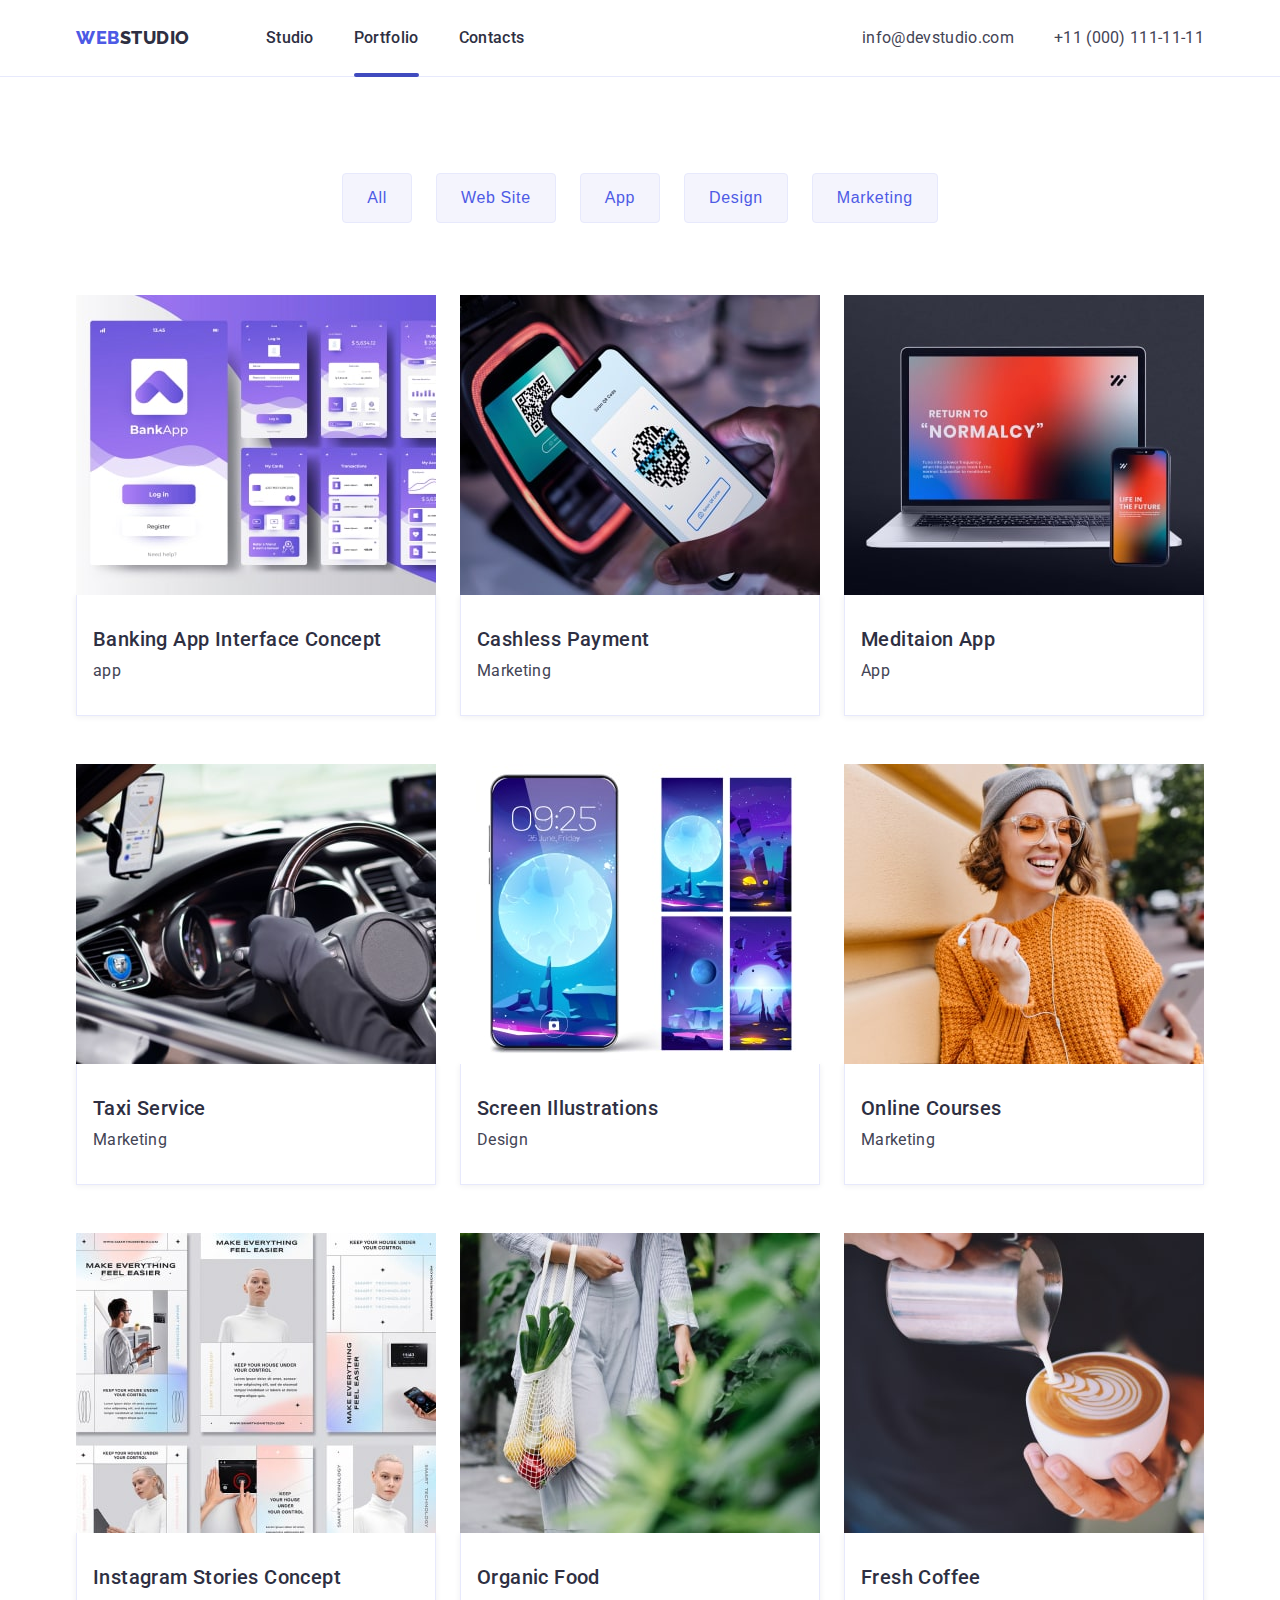
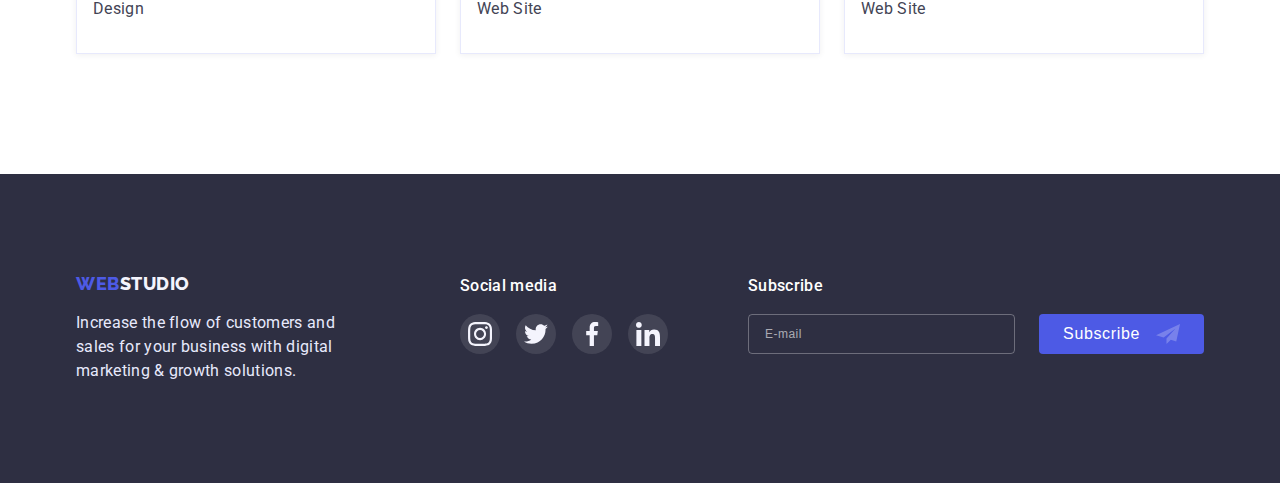
==== portfolio.html @ 00e94fd8 "Initial commit" ====
<!DOCTYPE html>
<html lang="en">

<head>
    <meta charset="UTF-8">
    <meta http-equiv="X-UA-Compatible" content="IE=edge">
    <meta name="viewport" content="width=device-width, initial-scale=1.0">
    <title>Studio</title>
    <link rel="preconnect" href="https://fonts.googleapis.com">
    <link rel="preconnect" href="https://fonts.gstatic.com" crossorigin>
    <link
        href="https://fonts.googleapis.com/css2?family=Raleway:wght@800&family=Roboto:wght@400;500;700;900&display=swap"
        rel="stylesheet">
    <link rel="stylesheet" href="./css/styles.css">
</head>

<body>
    <header class="header">
        <div class="container">
            <nav class="header-navigation">
                <a href="./index.html" class="logo link"><span class="first-logo link">Web</span>Studio</a>
                <ul class="header-list list">
                    <li class="header-item">
                        <a class="header-link link" href="./index.html">Studio</a>
                    </li>
                    <li class=" header-item">
                        <a class="header-link link current" href="./portfolio.html">Portfolio</a>
                    </li>
                    <li class=" header-item">
                        <a class="header-link link" href="#">Contacts</a>
                    </li>
                </ul>
            </nav>
            <address class="contacts">
                <ul class="contacts-list list">
                    <li class="header-mail-item"><a href="mailto:info@devstudio.com"
                            class="header-mail link">info@devstudio.com</a>
                    </li>
                    <li class="header-tel-item"><a href="tel:+110001111111" class="header-mail link">+11 (000)
                            111-11-11</a>
                    </li>
                </ul>
            </address>
        </div>
    </header>

    <main>
        <section class="portfolio-examples">
            <div class="container">
                <ul class="filters-list list">
                    <li class="filters-item">
                        <button class="filters-btn" type="button">All
                        </button>
                    </li>
                    <li class="filters-item">
                        <button class="filters-btn" type="button">Web Site
                        </button>
                    </li>
                    <li class="filters-item">
                        <button class="filters-btn" type="button">App
                        </button>
                    </li>
                    <li class="filters-item">
                        <button class="filters-btn" type="button">Design
                        </button>
                    </li>
                    <li class="filters-item">
                        <button class="filters-btn" type="button">Marketing
                        </button>
                    </li>
                </ul>
                <ul class="projects-list list">
                    <li class="project-card">
                        <a class="project-card-link link" href="" target="_blank" rel="noreferrer noopener">
                            <div class="project-cover-wrap">
                                <img src="./images/imgcard1.jpg" alt="Banking App Interface Concept" width="360"
                                    height="300">
                                <p class="project-cover-text">14 Stylish and User-Friendly App Design Concepts · Task
                                    Manager App · Calorie Tracker App · Exotic Fruit Ecommerce App ·
                                    Cloud Storage App
                                </p>
                            </div>
                            <div class="project-content">
                                <h3 class="project-title">Banking App Interface Concept</h3>
                                <p class="project-text">app</p>
                            </div>
                        </a>
                    </li>
                    <li class="project-card">
                        <a class="project-card-link link" href="" target="_blank" rel="noreferrer noopener">
                            <div class="project-cover-wrap">
                                <img src="./images/imgcard2.jpg" alt="Cashless Payment" width="360" height="300">
                                <p class="project-cover-text">14 Stylish and User-Friendly App Design Concepts · Task
                                    Manager App · Calorie Tracker App · Exotic Fruit Ecommerce App ·
                                    Cloud Storage App
                                </p>
                            </div>
                            <div class="project-content">
                                <h3 class="project-title">Cashless Payment</h3>
                                <p class="project-text">Marketing</p>
                            </div>
                        </a>
                    </li>
                    <li class="project-card">
                        <a class="project-card-link link" href="" target="_blank" rel="noreferrer noopener">
                            <div class="project-cover-wrap">
                                <img src="./images/imgcard3.jpg" alt="App" width="360" height="300">
                                <p class="project-cover-text">14 Stylish and User-Friendly App Design Concepts · Task
                                    Manager App · Calorie Tracker App · Exotic Fruit Ecommerce App ·
                                    Cloud Storage App
                                </p>
                            </div>
                            <div class="project-content">
                                <h3 class="project-title">Meditaion App</h3>
                                <p class="project-text">App</p>
                            </div>
                        </a>
                    </li>
                    <li class="project-card">
                        <a class="project-card-link link" href="" target="_blank" rel="noreferrer noopener">
                            <div class="project-cover-wrap">
                                <img src="./images/imgcard4.jpg" alt="Taxi Service" width="360" height="300">
                                <p class="project-cover-text">14 Stylish and User-Friendly App Design Concepts · Task
                                    Manager App · Calorie Tracker App · Exotic Fruit Ecommerce App ·
                                    Cloud Storage App
                                </p>
                            </div>
                            <div class="project-content">
                                <h3 class="project-title">Taxi Service</h3>
                                <p class="project-text">Marketing</p>
                            </div>
                        </a>
                    </li>
                    <li class="project-card">
                        <a class="project-card-link link" href="" target="_blank" rel="noreferrer noopener">
                            <div class="project-cover-wrap">
                                <img src="./images/imgcard5.jpg" alt="Screen Illustrations" width="360" height="300">
                                <p class="project-cover-text">14 Stylish and User-Friendly App Design Concepts · Task
                                    Manager App · Calorie Tracker App · Exotic Fruit Ecommerce App ·
                                    Cloud Storage App
                                </p>
                            </div>
                            <div class="project-content">
                                <h3 class="project-title">Screen Illustrations</h3>
                                <p class="project-text">Design</p>
                            </div>
                        </a>
                    </li>
                    <li class="project-card">
                        <a class="project-card-link link" href="" target="_blank" rel="noreferrer noopener">
                            <div class="project-cover-wrap">
                                <img src="./images/imgcard6.jpg" alt="Online Courses" width="360" height="300">
                                <p class="project-cover-text">14 Stylish and User-Friendly App Design Concepts · Task
                                    Manager App · Calorie Tracker App · Exotic Fruit Ecommerce App ·
                                    Cloud Storage App
                                </p>
                            </div>
                            <div class="project-content">
                                <h3 class="project-title">Online Courses</h3>
                                <p class="project-text">Marketing</p>
                            </div>
                        </a>
                    </li>
                    <li class="project-card">
                        <a class="project-card-link link" href="" target="_blank" rel="noreferrer noopener">
                            <div class="project-cover-wrap">
                                <img src="./images/imgcard7.jpg" alt="Instagram Stories Concept" width="360"
                                    height="300">
                                <p class="project-cover-text">14 Stylish and User-Friendly App Design Concepts · Task
                                    Manager App · Calorie Tracker App · Exotic Fruit Ecommerce App ·
                                    Cloud Storage App
                                </p>
                            </div>
                            <div class="project-content">
                                <h3 class="project-title">Instagram Stories Concept</h3>
                                <p class="project-text">Design</p>
                            </div>
                        </a>
                    </li>
                    <li class="project-card">
                        <a class="project-card-link link" href="" target="_blank" rel="noreferrer noopener">
                            <div class="project-cover-wrap">
                                <img src="./images/imgcard8.jpg" alt="Organic Food" width="360" height="300">
                                <p class="project-cover-text">14 Stylish and User-Friendly App Design Concepts · Task
                                    Manager App · Calorie Tracker App · Exotic Fruit Ecommerce App ·
                                    Cloud Storage App
                                </p>
                            </div>
                            <div class="project-content">
                                <h3 class="project-title">Organic Food</h3>
                                <p class="project-text">Web Site</p>
                            </div>
                        </a>
                    </li>
                    <li class="project-card">
                        <a class="project-card-link link" href="" target="_blank" rel="noreferrer noopener">
                            <div class="project-cover-wrap">
                                <img src="./images/imgcard9.jpg" alt="Fresh Coffee" width="360" height="300">
                                <p class="project-cover-text">14 Stylish and User-Friendly App Design Concepts · Task
                                    Manager App · Calorie Tracker App · Exotic Fruit Ecommerce App ·
                                    Cloud Storage App
                                </p>
                            </div>
                            <div class="project-content">
                                <h3 class="project-title">Fresh Coffee</h3>
                                <p class="project-text">Web Site</p>
                            </div>
                        </a>
                    </li>
                </ul>
            </div>
        </section>

    </main>
    <!-- Footer -->
    <footer class="footer">
        <div class="container">
            <div class="footer-text-wrap">
                <a class="logo link" href="./index.html"><span class="first-logo link">Web</span>Studio</a>
                <p class="footer-text">Increase the flow of customers and sales for your business with digital marketing
                    &
                    growth
                    solutions.</p>
            </div>
            <div class="footer-social-wrap">
                <h4 class="footer-social-title title">Social media</h4>
                <ul class="footer-social-list list">
                    <li class="footer-social-item">
                        <a href="" class="footer-social-link link" target="_blank" rel="noreferrer noopener">
                            <svg class="footer-social-icon" width="24" height="24">
                                <use href="./images/icons.svg#icon-instagram"></use>
                            </svg>
                        </a>
                    </li>
                    <li class="footer-social-item">
                        <a href="" class="footer-social-link link" target="_blank" rel="noreferrer noopener">
                            <svg class="footer-social-icon" width="24" height="24">
                                <use href="./images/icons.svg#icon-twitter"></use>
                            </svg>
                        </a>
                    </li>
                    <li class="footer-social-item">
                        <a href="" class="footer-social-link link" target="_blank" rel="noreferrer noopener">
                            <svg class="footer-social-icon" width="24" height="24">
                                <use href="./images/icons.svg#icon-facebook"></use>
                            </svg>
                        </a>
                    </li>
                    <li class="footer-social-item">
                        <a href="" class="footer-social-link link" target="_blank" rel="noreferrer noopener">
                            <svg class="footer-social-icon" width="24" height="24">
                                <use href="./images/icons.svg#icon-linkedin"></use>
                            </svg>
                        </a>
                    </li>
                </ul>
            </div>
            <div class="subscribe-wrap">
                <h4 class="subscribe-title title">Subscribe</h4>
                <form class="subscribe-form">
                    <label for="user-email"></label>
                    <input class="user-email-input" type="email" name="user-email" id="user-email" placeholder="E-mail">
                    <button type="submit" class="subscribe-btn">Subscribe
                        <svg class="send-icon" width="24" height="24">
                            <use href="/images/icons.svg#icon-send-icon"></use>
                        </svg>
                    </button>
                </form>
            </div>
        </div>
    </footer>
</body>

</html>
---- css/styles.css ----
:root {
    --main-brand-color: #2E2F42;
    --main-brand-text-color: #2E2F42;
    --primary-text-color: #434455;
    --primary-action-color: #4D5AE5;
    --hover-action-color: #404BBF;
}

p,
h1,
h2,
h3,
h4,
h5,
h6 {
    margin: 0;
}

ul {
    margin: 0;
    padding-left: 0;
}

img {
    display: block;
    max-width: 100%;
    height: auto;
}

body {
    font-family: 'Roboto', 'Raleway', sans-serif;
    color: var(--main-brand-color);
    margin: 0;
}

.container {
    max-width: 1128px;
    padding: 0 15px;
    margin: 0 auto;
    /* outline: 2px solid red; */
}

.link {
    text-decoration: none;
    font-style: normal;
}

.list {
    list-style: none;
}

.hidden {
    position: absolute;
    width: 1px;
    height: 1px;
    margin: -1px;
    border: 0;
    padding: 0;
    white-space: nowrap;
    clip-path: inset(100%);
    clip: rect(0 0 0 0);
    overflow: hidden;
}

/*-----------------Header----------------*/

.header {
    border-bottom: 1px solid #E7E9FC;
    padding-top: 24px;
    padding-bottom: 24px;
    background-color: #FFFFFF;
}

.header>.container {
    display: flex;
    align-items: center;
}

.header-navigation {
    display: flex;
    align-items: center;
    margin-right: auto;
}

.logo {
    margin-right: 76px;
    display: flex;
    font-family: 'Raleway', sans-serif;
    font-weight: 800;
    font-size: 18px;
    line-height: 1.55;
    letter-spacing: 0.03em;
    text-transform: uppercase;
    text-decoration: none;
    color: var(--main-brand-text-color);
}

.first-logo {
    font-family: 'Raleway', sans-serif;
    font-weight: 800;
    font-size: 18px;
    line-height: 1.55;
    letter-spacing: 0.03em;
    text-transform: uppercase;
    text-decoration: none;
    color: var(--primary-action-color);
}

.header-list {
    display: flex;
    align-items: center;
    gap: 40px;
}

.header-item {}

.header-link {
    position: relative;
    transition-property: color;
    transition-duration: 250ms;
    transition-timing-function: cubic-bezier(0.4, 0, 0.2, 1);
    font-weight: 500;
    font-size: 16px;
    line-height: 1.5;
    letter-spacing: 0.02em;
    color: var(--main-brand-text-color);
}

.header-link:hover,
.header-link:focus {
    color: var(--hover-action-color);
}

.current::after {
    content: '';
    display: block;
    width: 100%;
    height: 4px;
    position: absolute;
    top: 45px;
    pointer-events: none;
    background: #404BBF;
    border-radius: 2px;
}

.contacts {}

.contacts-list {
    display: flex;
    align-items: center;
    gap: 40px;
}

.header-mail-item {}

.header-mail {
    transition-property: color;
    transition-duration: 250ms;
    transition-timing-function: cubic-bezier(0.4, 0, 0.2, 1);
    font-size: 16px;
    line-height: 1.5;
    letter-spacing: 0.02em;
    color: var(--primary-text-color);
}

.header-mail:hover,
.header-mail:focus {
    color: var(--hover-action-color);
}

.header-tel-item {}

.header-tel {
    transition-property: color;
    transition-duration: 250ms;
    transition-timing-function: cubic-bezier(0.4, 0, 0.2, 1);
    font-size: 16px;
    line-height: 1.5;
    letter-spacing: 0.02em;
    color: var(--primary-text-color);
}

.header-tel:hover,
.header-tel:focus {
    color: var(--hover-action-color);
}

/*--------------Hero-----------------*/

.hero {

    background-color: var(--main-brand-color);
    padding-top: 188px;
    padding-bottom: 188px;
    margin: 0 auto;
    max-width: 1440px;
    background-image: linear-gradient(rgba(46, 47, 66, 0.7), rgba(46, 47, 66, 0.7)), url(../images/peopleoffice1.jpg);
    background-size: cover;
    background-repeat: no-repeat;
    background-position: center;
}

.hero-title {
    width: 500px;
    margin: 0 auto;
    margin-bottom: 48px;
    font-size: 56px;
    line-height: 1.07;
    letter-spacing: 0.02em;
    text-align: center;
    color: #FFFFFF;
}

.hero-btn {
    transition-property: background-color;
    transition-duration: 250ms;
    transition-timing-function: cubic-bezier(0.4, 0, 0.2, 1);
    display: flex;
    align-items: center;
    margin: 0 auto;
    padding: 16px 32px;
    gap: 10px;
    font-family: inherit;
    font-weight: 500;
    font-size: 16px;
    line-height: 1.5;
    letter-spacing: 0.04em;
    border: none;
    border-radius: 4px;
    box-shadow: 0px 4px 4px rgba(0, 0, 0, 0.15);
    color: #FFFFFF;
    background-color: var(--primary-action-color);
    cursor: pointer;
}

.hero-btn:hover,
.hero-btn:focus {
    background-color: var(--hover-action-color);
}

/*------------------features---------------*/

.features {
    padding-top: 120px;
    padding-bottom: 120px;
}

.features-title {}

.features-list {
    display: flex;
    gap: 24px;
}

.features-item {
    display: flex;
    flex-direction: column;
    gap: 8px;
    max-width: 264px;
}

.features-wrap {
    display: flex;
    justify-content: center;
    align-items: center;
    width: 264px;
    height: 112px;
    background: #F4F4FD;
    border-radius: 4px;
}

.features-icon {}

.benefits-title {
    font-weight: 500;
    font-size: 20px;
    line-height: 1.2;
    letter-spacing: 0.02em;
    color: var(--main-brand-text-color)
}

.benefits-desc {
    font-size: 16px;
    line-height: 1.5;
    letter-spacing: 0.02em;
    color: var(--primary-text-color);
}

/*Doing*/

.doing {
    padding-bottom: 120px;
}

.doing-title {
    margin-bottom: 72px;
    font-size: 36px;
    line-height: 1.11;
    text-align: center;
    letter-spacing: 0.02em;
    text-transform: capitalize;
    color: var(--main-brand-text-color);
}

.doing-list {
    display: flex;
    gap: 24px;
}

.doing-item {}

/*--------------------Our Team---------------*/

.team {
    background-color: #F4F4FD;
    padding-top: 120px;
    padding-bottom: 120px;
}

.team-title {
    margin-bottom: 72px;
    font-size: 36px;
    line-height: 1.11;
    text-align: center;
    letter-spacing: 0.02em;
    text-transform: capitalize;
    color: var(--main-brand-text-color);
}

.team-cards {
    display: flex;
    gap: 24px;
}

.team-card {
    max-width: 264px;
    background-color: #FFFFFF;
    box-shadow: 0px 1px 6px rgba(46, 47, 66, 0.08), 0px 1px 1px rgba(46, 47, 66, 0.16), 0px 2px 1px rgba(46, 47, 66, 0.08);
    border-radius: 0px 0px 4px 4px;
}

.team-img {}

.team-info {
    padding: 32px 16px;
}

.team-fullname {
    margin-bottom: 8px;
    font-weight: 500;
    font-size: 20px;
    line-height: 1.2;
    text-align: center;
    letter-spacing: 0.02em;
    color: var(--main-brand-text-color);
}

.team-position {
    margin-bottom: 8px;
    font-size: 16px;
    line-height: 1.5;
    text-align: center;
    letter-spacing: 0.02em;
    color: var(--primary-text-color);
}

.team-social-list {
    display: flex;
    justify-content: space-between;
    gap: 24px;
}

.team-social-item {
    width: 40px;
    height: 40px;
}

.team-social-link {
    transition-property: background-color;
    transition-duration: 250ms;
    transition-timing-function: cubic-bezier(0.4, 0, 0.2, 1);
    width: 100%;
    height: 100%;
    border-radius: 50%;
    display: flex;
    justify-content: center;
    align-items: center;
    background-color: var(--primary-action-color);
}

.team-social-link:is(:hover, :focus) {
    background-color: var(--hover-action-color);
}

.team-social-icon {
    fill: #F4F4FD;
}

/* ---------------------Customers---------------------- */

.customers {
    padding-top: 130px;
    padding-bottom: 120px;
}

.customers-title {
    margin-bottom: 72px;
    font-weight: 700;
    font-size: 36px;
    line-height: 40px;
    text-align: center;
    letter-spacing: 0.02em;
    text-transform: capitalize;
    color: var(--main-brand-color);
}

.client-list {
    display: flex;
    justify-content: space-between;
    gap: 24px;
}

.client-item {
    width: 168px;
    height: 88px;
}

.client-link {
    transition-property: border-color, color;
    transition-duration: 250ms;
    transition-timing-function: cubic-bezier(0.4, 0, 0.2, 1);
    display: flex;
    justify-content: center;
    align-items: center;
    width: 100%;
    height: 100%;
    border: 1px solid #8E8F99;
    border-radius: 4px;
    color: #8E8F99;
}

.client-link:is(:hover, :focus) {
    border-color: var(--hover-action-color);
    color: var(--hover-action-color);
}

.client-logo {
    fill: currentcolor;
}

/*------------------------Footer------------------------*/

.footer {
    background-color: var(--main-brand-color);
    padding-top: 100px;
    padding-bottom: 100px;
}

footer .container {
    display: flex;
}

.footer-text-wrap {
    max-width: 264px;
    margin-right: 120px;
}

.footer .logo {
    line-height: 1.16;
    color: #F4F4FD;
}

.footer .first-logo {
    line-height: 1.16;
}

.footer-text {
    width: 264px;
    margin-top: 16px;
    font-size: 16px;
    line-height: 1.5;
    letter-spacing: 0.02em;
    color: #E7E9FC;
}

.footer-social-wrap {
    margin-right: 80px;
}

.footer-social-title {
    margin-bottom: 16px;
    font-weight: 500;
    font-size: 16px;
    line-height: 1.5;
    letter-spacing: 0.02em;
    color: #FFFFFF;
}

.footer-social-list {
    display: flex;
    justify-content: space-between;
    gap: 16px;
}

.footer-social-item {
    width: 40px;
    height: 40px;
}

.footer-social-link {
    transition-property: background-color;
    transition-duration: 250ms;
    transition-timing-function: cubic-bezier(0.4, 0, 0.2, 1);
    width: 100%;
    height: 100%;
    border-radius: 50%;
    display: flex;
    justify-content: center;
    align-items: center;
    background-color: rgba(255, 255, 255, 0.1);
    ;
}

.footer-social-link:is(:hover, :focus) {
    background-color: #31D0AA;
}

.footer-social-icon {
    fill: #F4F4FD;
}

.subscribe-wrap {
    width: 100%;
}

.subscribe-title {
    margin-bottom: 16px;
    font-weight: 500;
    font-size: 16px;
    line-height: 1.5;
    letter-spacing: 0.02em;
    color: #FFFFFF;
}

.subscribe-form {
    display: flex;
    /* justify-content: space-between; */
    /* gap: 24px; */
}

.user-email-input {
    box-sizing: border-box;
    width: 100%;
    margin-right: 24px;
    padding-left: 16px;
    border: 1px solid rgba(255, 255, 255, 0.3);
    box-shadow: (0px 4px 4px rgba(0, 0, 0, 0.15));
    border-radius: 4px;
    background-color: transparent;
    outline: transparent;
    transition-property: color;
    transition-duration: 250ms;
    transition-timing-function: cubic-bezier(0.4, 0, 0.2, 1);
}

.user-email-input:focus {
    border: 1px solid #4D5AE5;
}

.user-email-input::placeholder {
    font-size: 12px;
    line-height: 2;
    display: flex;
    align-items: center;
    letter-spacing: 0.04em;
    color: rgba(255, 255, 255, 0.6);
}

.subscribe-btn {
    display: flex;
    justify-content: center;
    align-items: center;
    padding: 8px 24px;
    gap: 16px;
    font-weight: 500;
    font-size: 16px;
    line-height: 1.5;
    display: flex;
    align-items: center;
    text-align: center;
    letter-spacing: 0.04em;
    color: #FFFFFF;
    background: var(--primary-action-color);
    border: none;
    border-radius: 4px;
    cursor: pointer;
    transition-property: background-color;
    transition-duration: 250ms;
    transition-timing-function: cubic-bezier(0.4, 0, 0.2, 1);
}

.subscribe-btn:is(:hover, :focus) {
    background-color: var(--hover-action-color);
}

.send-icon {
    fill: #FFFFFF;
    opacity: 0.24;
}


/*Portfolio*/

.portfolio-examples {
    padding-top: 96px;
    padding-bottom: 120px;
}

.filters-list {
    display: flex;
    justify-content: center;
    gap: 24px;
    margin-bottom: 72px;
}

.filters-item {}

.filters-btn {
    border: 1px solid #E7E9FC;
    border-radius: 4px;
    padding: 12px 24px;
    font-weight: 500;
    font-size: 16px;
    line-height: 1.5;
    align-items: center;
    text-align: center;
    letter-spacing: 0.04em;
    color: var(--primary-action-color);
    background: #F4F4FD;
    cursor: pointer;
    transition-property: color, background-color, box-shadow;
    transition-duration: 250ms;
    transition-timing-function: cubic-bezier(0.4, 0, 0.2, 1);
}

.filters-btn:hover,
.filters-btn:focus {
    color: #FFFFFF;
    background-color: var(--hover-action-color);
    box-shadow: 0px 3px 1px rgba(0, 0, 0, 0.1), 0px 2px 1px rgba(0, 0, 0, 0.08), 0px 2px 2px rgba(0, 0, 0, 0.12);
}

.projects-list {
    display: flex;
    column-gap: 24px;
    row-gap: 48px;
    flex-wrap: wrap;

}

.project-card {
    background: #FFFFFF;
}

.project-card-link {
    width: 100%;
    height: 100%;
}

.project-card-link:is(:hover, :focus) .project-content {
    border-color: #F4F4FD;
    box-shadow: 0px 1px 6px rgba(46, 47, 66, 0.08), 0px 1px 1px rgba(46, 47, 66, 0.16), 0px 2px 1px rgba(46, 47, 66, 0.08);
}

.project-cover-wrap {
    position: relative;
    overflow: hidden;
}

.project-cover-text {
    box-sizing: border-box;
    position: absolute;
    top: 0;
    padding: 40px 32px;
    height: 100%;
    font-weight: 400;
    font-size: 16px;
    line-height: 1.5;
    letter-spacing: 0.02em;
    color: #F4F4FD;
    background: #4D5AE5;
    transform: translateY(100%);
    transition-property: transform;
    transition-duration: 250ms;
    transition-timing-function: cubic-bezier(0.4, 0, 0.2, 1);

}

.project-card:hover .project-cover-text {
    transform: translateY(0);
}

.project-content {
    transition-property: border-color, box-shadow;
    transition-duration: 250ms;
    transition-timing-function: cubic-bezier(0.4, 0, 0.2, 1);
    box-sizing: border-box;
    padding: 32px 16px;
    border: 1px solid #E7E9FC;
    border-top: none;
    box-shadow: 0px 1px 6px rgba(46, 47, 66, 0.08);
}

.project-title {
    margin-bottom: 8px;
    font-weight: 500;
    font-size: 20px;
    line-height: 1.2;
    letter-spacing: 0.02em;
    color: var(--main-brand-text-color);
}

.project-text {
    font-size: 16px;
    line-height: 1.5;
    letter-spacing: 0.02em;
    color: var(--primary-text-color);
}

/* ------Backdrop------ */
.backdrop {
    position: fixed;
    top: 0;
    width: 100%;
    height: 100%;
    background-color: rgba(46, 47, 66, 0.4);
    transition: opacity 1500ms linear, visibility 1500ms linear;
}

.modal {
    position: absolute;
    top: 50%;
    left: 50%;
    transform: translate(-50%, -50%) rotate(1turn) scale(1);
    rotate: 3turn;
    width: 360px;
    /* min-height: 484px; */
    padding: 72px 24px 24px 24px;
    background-color: #FCFCFC;
    box-shadow: 0px 1px 1px rgba(0, 0, 0, 0.14), 0px 1px 3px rgba(0, 0, 0, 0.12), 0px 2px 1px rgba(0, 0, 0, 0.2);
    border-radius: 4px;
    transition-property: transform, background-color;
    transition-duration: 1500ms;
    transition-timing-function: cubic-bezier(0.19, 1, 0.22, 1);
}

.backdrop.is-hidden .modal {
    background-color: rgba(46, 47, 66, 0.4);
    transform: translate(-50%, -50%) rotate(0) scale(0);
}

.modal-close {
    position: absolute;
    top: 24px;
    right: 24px;
    display: flex;
    width: 24px;
    height: 24px;
    justify-content: center;
    align-items: center;
    margin-left: auto;
    padding: 0;
    background-color: #E7E9FC;
    border: 1px solid rgba(0, 0, 0, 0.1);
    box-sizing: border-box;
    border-radius: 50%;
    transition-property: fill, background-color;
    transition-duration: 250ms;
    transition-timing-function: cubic-bezier(0.4, 0, 0.2, 1);
    cursor: pointer;
}

.modal-close:is(:hover, :focus) {
    background-color: var(--hover-action-color);
    fill: #FFFFFF;
}

.is-hidden {
    visibility: hidden;
    opacity: 0;
    pointer-events: none;
}

.modal-form {}

.modal-title {
    font-weight: 500;
    font-size: 16px;
    line-height: 1.5;
    text-align: center;
    letter-spacing: 0.02em;
    color: #2E2F42;
    margin-bottom: 16px;
}

.modal-inputs {
    display: flex;
    flex-direction: column;
    align-items: flex-start;
    margin-bottom: 16px;
    padding: 0px;
    gap: 8px;
    width: 100%;
}

.modal-field {
    width: 100%;
}

.modal-label {
    display: block;
    margin-bottom: 4px;
    font-size: 12px;
    line-height: 1.17;
    letter-spacing: 0.04em;
    color: #8E8F99;
}

.input-wrap {
    position: relative;
    width: 100%;
}

.modal-name {}

.modal-input {
    padding-left: 38px;
    width: 100%;
    height: 40px;
    box-sizing: border-box;
    border: 1px solid rgba(33, 33, 33, 0.2);
    border-radius: 4px;
    background-color: transparent;
    outline: transparent;
    transition-property: border, fill;
    transition-duration: 250ms;
    transition-timing-function: cubic-bezier(0.4, 0, 0.2, 1);
}

.modal-input:focus {
    border: 1px solid var(--primary-action-color);
}

.modal-input:focus+.modal-icon {
    fill: var(--primary-action-color);
}

.modal-icon {
    position: absolute;
    top: 50%;
    left: 16px;
    transform: translateY(-50%);
    fill: currentColor;
}

.modal-tel {}

.modal-email {}

.modal-textarea {
    display: block;
    padding: 8px 16px;
    height: 120px;
    width: 100%;
    box-sizing: border-box;
    border: 1px solid rgba(33, 33, 33, 0.2);
    border-radius: 4px;
    font-family: inherit;
    font-size: 12px;
    line-height: 1.17;
    letter-spacing: 0.04em;
    background-color: transparent;
    outline: transparent;
    resize: none;
    transition-property: border;
    transition-duration: 250ms;
    transition-timing-function: cubic-bezier(0.4, 0, 0.2, 1);
}

.modal-textarea:focus {
    border: 1px solid var(--primary-action-color);
}

.modal-textarea::placeholder {
    font-size: 12px;
    line-height: 1.17;
    letter-spacing: 0.04em;
    color: rgba(117, 117, 117, 0.5);
}

.modal-check {
    margin-bottom: 24px;
    display: block;
}

.check-text {
    display: flex;
    align-items: center;
    width: 100%;
    font-size: 12px;
    line-height: 1.17;
    letter-spacing: 0.04em;
    color: #757575;
    cursor: pointer;
}

.check-text::before {
    box-sizing: border-box;
    content: '';
    width: 16px;
    height: 16px;
    border: 1.25px solid #2E2F42;
    border-radius: 2px;
    margin-right: 8px;
    transition-property: border, background-color;
    transition-duration: 250ms;
    transition-timing-function: cubic-bezier(0.4, 0, 0.2, 1);
}

.input-check:checked+.check-text::before {
    background-color: var(--primary-action-color);
    border: none;
    background-image: url(../images/check.svg);
    background-repeat: no-repeat;
    background-position: center;
}



.policy-link {
    font-size: 12px;
    line-height: 1.33;
    letter-spacing: 0.04em;
    text-decoration-line: underline;
    color: var(--hover-action-color);
}

.modal-btn {
    display: flex;
    justify-content: center;
    padding: 16px 32px;
    margin: 0 auto;
    width: 169px;
    height: 56px;
    border: none;
    box-shadow: 0px 4px 4px rgba(0, 0, 0, 0.15);
    border-radius: 4px;
    align-items: center;
    text-align: center;
    font-family: inherit;
    font-weight: 500;
    font-size: 16px;
    line-height: 1.5;
    letter-spacing: 0.04em;
    color: #FFFFFF;
    background-color: var(--primary-action-color);
    cursor: pointer;
    transition-property: background-color;
    transition-duration: 250ms;
    transition-timing-function: cubic-bezier(0.4, 0, 0.2, 1);
}

.modal-btn:is(:hover, :focus) {
    background-color: var(--hover-action-color);
}
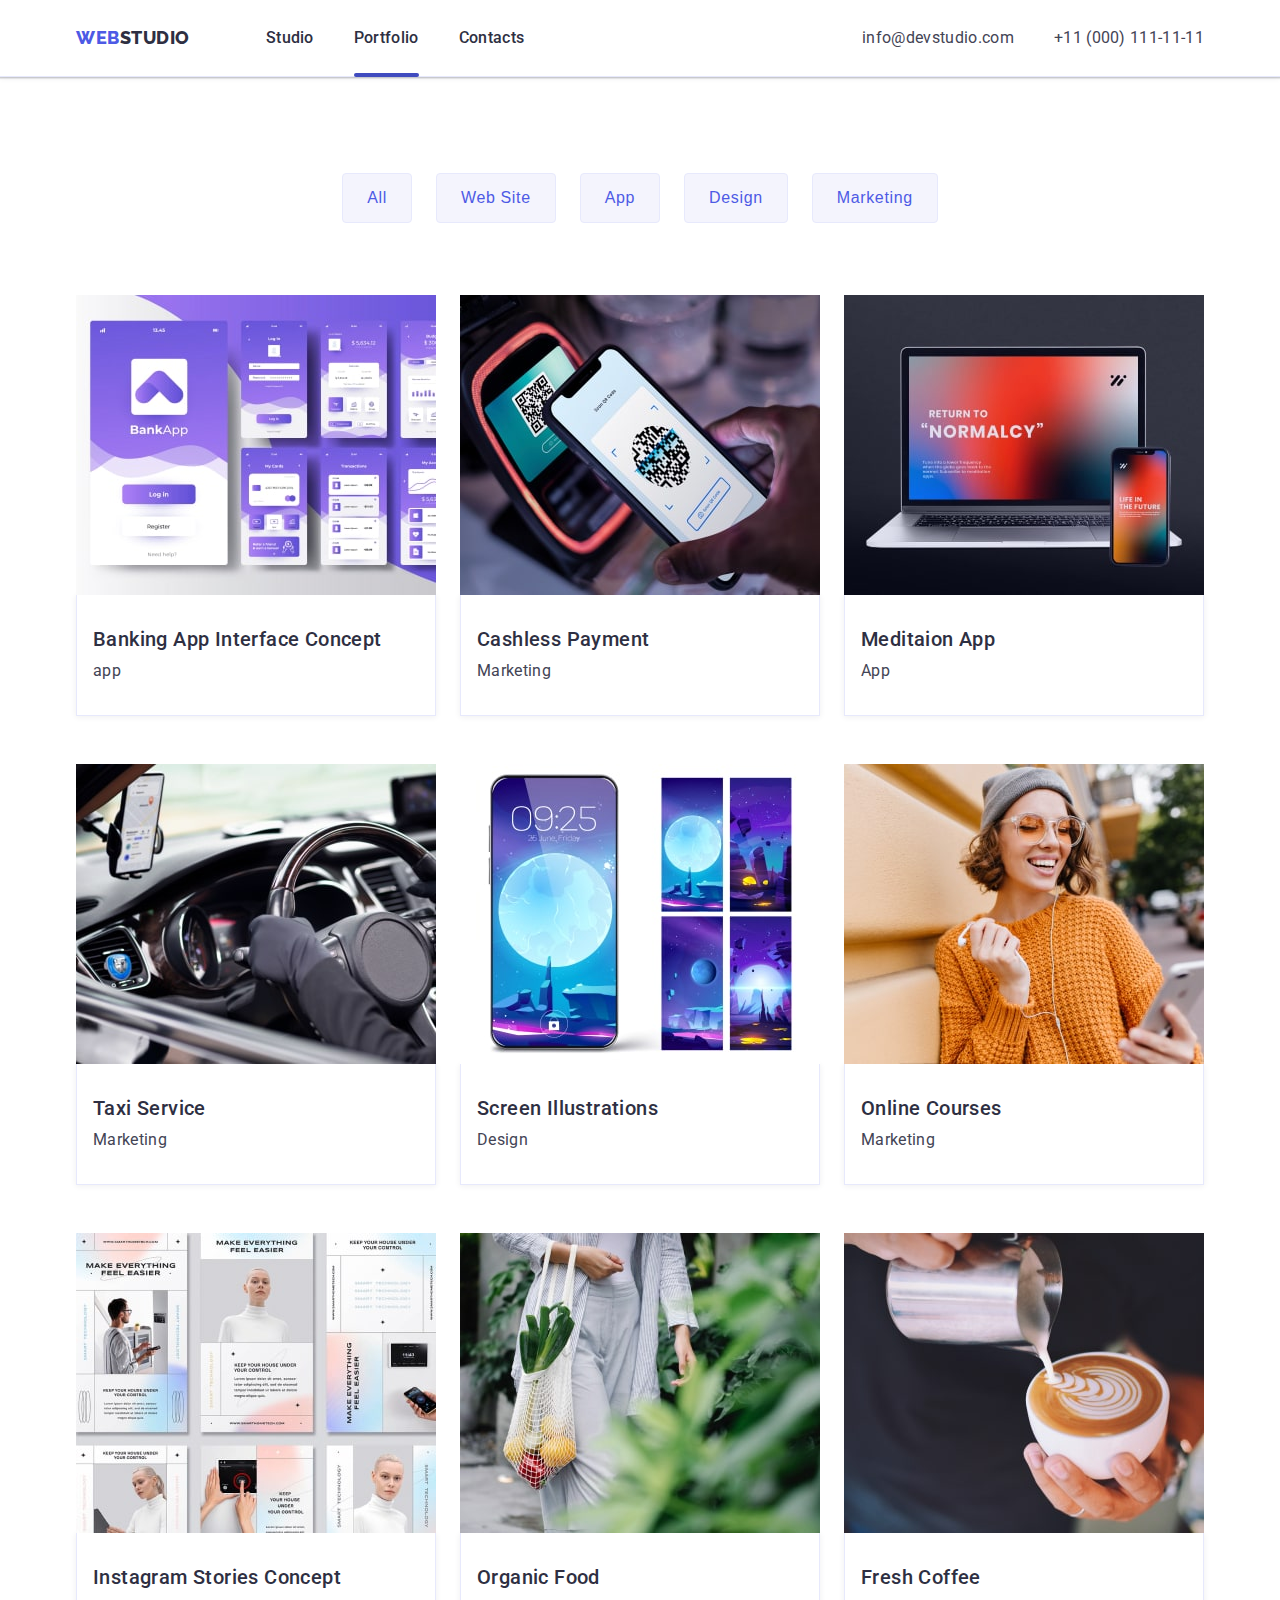
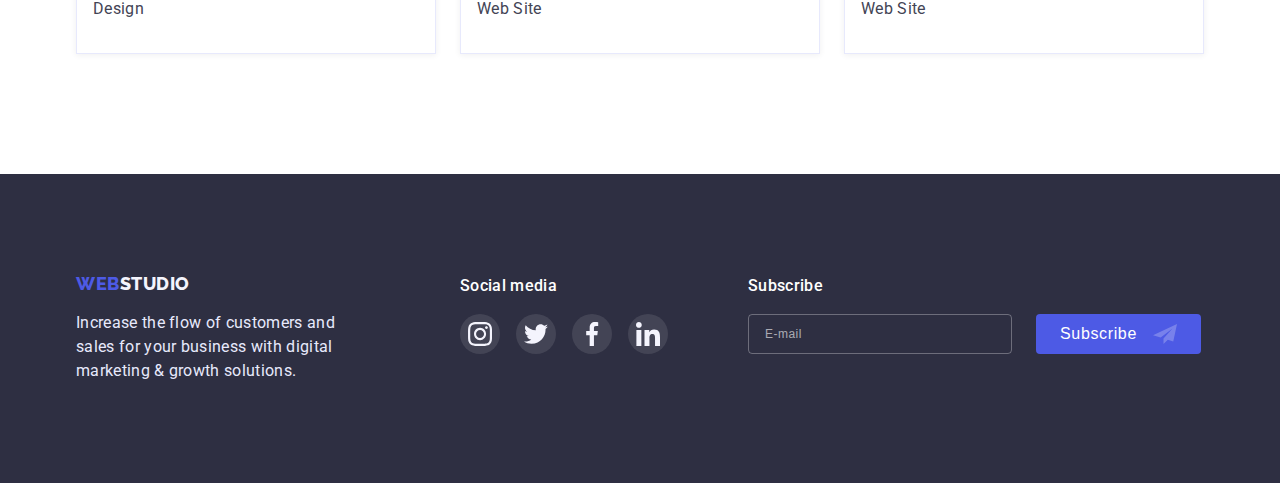
==== commit 4ffd01d9: "Made hw-07" ====
--- a/portfolio.html
+++ b/portfolio.html
@@ -11,14 +11,18 @@
     <link
         href="https://fonts.googleapis.com/css2?family=Raleway:wght@800&family=Roboto:wght@400;500;700;900&display=swap"
         rel="stylesheet">
-    <link rel="stylesheet" href="./css/styles.css">
+    <link rel="stylesheet" href="node_modules/modern-normalize/modern-normalize.css">
+    <link rel="stylesheet" href="./css/styles.css" />
+    <link rel="stylesheet" href="./css/mobile.css" />
+    <link rel="stylesheet" href="./css/tablet.css" />
+    <link rel="stylesheet" href="./css/desktop.css" />
 </head>
 
 <body>
     <header class="header">
-        <div class="container">
+        <div class="container header-container">
+            <a href="./index.html" class="logo link"><span class="first-logo link">Web</span>Studio</a>
             <nav class="header-navigation">
-                <a href="./index.html" class="logo link"><span class="first-logo link">Web</span>Studio</a>
                 <ul class="header-list list">
                     <li class="header-item">
                         <a class="header-link link" href="./index.html">Studio</a>
@@ -36,11 +40,82 @@
                     <li class="header-mail-item"><a href="mailto:info@devstudio.com"
                             class="header-mail link">info@devstudio.com</a>
                     </li>
-                    <li class="header-tel-item"><a href="tel:+110001111111" class="header-mail link">+11 (000)
+                    <li class="header-tel-item"><a href="tel:+110001111111" class="header-tel link">+11 (000)
                             111-11-11</a>
                     </li>
                 </ul>
             </address>
+            <button class="menu-open" type="button" data-menu-open>
+                <svg class="menu-open-btn" width="32" height="22">
+                    <use href="./images/icons.svg#icon-mob-menu"></use>
+                </svg>
+            </button>
+        </div>
+        <div class="mob-menu is-hidden" data-menu>
+            <div class="mob-menu-container container">
+                <div class="menu-first-part">
+                    <button type="button" class="menu-close" data-menu-close>
+                        <svg class="menu-close-icon" width="8" height="8">
+                            <use href="./images/icons.svg#icon-close"></use>
+                        </svg>
+                    </button>
+                    <nav class="menu-navigation">
+                        <ul class="menu-list list">
+                            <li class="menu-item">
+                                <a class="menu-link link" href="./index.html">Studio</a>
+                            </li>
+                            <li class=" menu-item">
+                                <a class="menu-link link menu-current" href="./portfolio.html">Portfolio</a>
+                            </li>
+                            <li class=" menu-item">
+                                <a class="menu-link link" href="#">Contacts</a>
+                            </li>
+                        </ul>
+                    </nav>
+                </div>
+                <div class="menu-second-part">
+                    <address class="menu-contacts">
+                        <ul class="menu-contacts-list list">
+                            <li class="menu-tel-item"><a href="tel:+110001111111" class="menu-tel link">+11 (000)
+                                    111-11-11</a>
+                            </li>
+                            <li class="menu-mail-item"><a href="mailto:info@devstudio.com"
+                                    class="menu-mail link">info@devstudio.com</a>
+                            </li>
+                        </ul>
+                    </address>
+                    <ul class="menu-social-list list">
+                        <li class="menu-social-item">
+                            <a href="" class="menu-social-link link">
+                                <svg class="menu-social-icon" width="16" height="16">
+                                    <use href="./images/icons.svg#icon-instagram"></use>
+                                </svg>
+                            </a>
+                        </li>
+                        <li class="menu-social-item">
+                            <a href="" class="menu-social-link link">
+                                <svg class="menu-social-icon" width="16" height="16">
+                                    <use href="./images/icons.svg#icon-twitter"></use>
+                                </svg>
+                            </a>
+                        </li>
+                        <li class="menu-social-item">
+                            <a href="" class="menu-social-link link">
+                                <svg class="menu-social-icon" width="16" height="16">
+                                    <use href="./images/icons.svg#icon-facebook"></use>
+                                </svg>
+                            </a>
+                        </li>
+                        <li class="menu-social-item">
+                            <a href="" class="menu-social-link link">
+                                <svg class="menu-social-icon" width="16" height="16">
+                                    <use href="./images/icons.svg#icon-linkedin"></use>
+                                </svg>
+                            </a>
+                        </li>
+                    </ul>
+                </div>
+            </div>
         </div>
     </header>
 
@@ -214,7 +289,7 @@
     </main>
     <!-- Footer -->
     <footer class="footer">
-        <div class="container">
+        <div class="container footer-container">
             <div class="footer-text-wrap">
                 <a class="logo link" href="./index.html"><span class="first-logo link">Web</span>Studio</a>
                 <p class="footer-text">Increase the flow of customers and sales for your business with digital marketing
@@ -269,6 +344,8 @@
             </div>
         </div>
     </footer>
+    <script src="./js/menu.js"></script>
+
 </body>
 
 </html>--- a/css/styles.css
+++ b/css/styles.css
@@ -35,9 +35,8 @@
 
 .container {
     max-width: 1128px;
-    padding: 0 15px;
+    padding: 0 16px;
     margin: 0 auto;
-    /* outline: 2px solid red; */
 }
 
 .link {
@@ -47,6 +46,14 @@
 
 .list {
     list-style: none;
+}
+
+.no-scroll {
+    overflow: hidden;
+}
+
+.no-scroll {
+    overflow: hidden;
 }
 
 .hidden {
@@ -62,29 +69,85 @@
     overflow: hidden;
 }
 
+.menu-close,
+.modal-close {
+    display: flex;
+    width: 24px;
+    height: 24px;
+    justify-content: center;
+    align-items: center;
+    background-color: #E7E9FC;
+    border: 1px solid rgba(0, 0, 0, 0.1);
+    box-sizing: border-box;
+    border-radius: 50%;
+    transition-property: fill, background-color;
+    transition-duration: 250ms;
+    transition-timing-function: cubic-bezier(0.4, 0, 0.2, 1);
+    cursor: pointer;
+}
+
+
+.team-social-list,
+.menu-social-list {
+    display: flex;
+    justify-content: space-between;
+    gap: 24px;
+}
+
+.team-social-item,
+.menu-social-item {
+    width: 40px;
+    height: 40px;
+}
+
+.team-social-link,
+.menu-social-link {
+    transition-property: background-color;
+    transition-duration: 250ms;
+    transition-timing-function: cubic-bezier(0.4, 0, 0.2, 1);
+    width: 100%;
+    height: 100%;
+    border-radius: 50%;
+    display: flex;
+    justify-content: center;
+    align-items: center;
+    background-color: var(--primary-action-color);
+}
+
+.team-social-link,
+.menu-social-link:is(:hover, :focus) {
+    background-color: var(--hover-action-color);
+}
+
+.team-social-icon,
+.menu-social-icon {
+    fill: #F4F4FD;
+}
+
+
+
 /*-----------------Header----------------*/
 
 .header {
+    box-sizing: border-box;
     border-bottom: 1px solid #E7E9FC;
+    box-shadow: 0px 2px 1px rgba(46, 47, 66, 0.08), 0px 1px 1px rgba(46, 47, 66, 0.16), 0px 1px 6px rgba(46, 47, 66, 0.08);
     padding-top: 24px;
     padding-bottom: 24px;
     background-color: #FFFFFF;
 }
 
-.header>.container {
-    display: flex;
-    align-items: center;
-}
-
-.header-navigation {
-    display: flex;
-    align-items: center;
-    margin-right: auto;
+.header-container {
+    display: flex;
+    align-items: center;
+}
+
+.header-navigation,
+.contacts {
+    display: none;
 }
 
 .logo {
-    margin-right: 76px;
-    display: flex;
     font-family: 'Raleway', sans-serif;
     font-weight: 800;
     font-size: 18px;
@@ -106,108 +169,152 @@
     color: var(--primary-action-color);
 }
 
-.header-list {
-    display: flex;
-    align-items: center;
+.menu-open {
+    display: block;
+    margin-left: auto;
+    border: none;
+    background-color: transparent;
+    width: 32px;
+    height: 22px;
+}
+
+.menu-open-btn {
+    display: block;
+    stroke: #2E2F42;
+    stroke-width: 3px;
+}
+
+/* -------------------Mob menu------------------- */
+
+.mob-menu {
+    z-index: 1;
+    position: fixed;
+    padding-top: 24px;
+    padding-bottom: 40px;
+    top: 0;
+    transform: rotate(1turn) scale(1);
+    rotate: 3turn;
+    width: 100%;
+    height: 100%;
+    background-color: #FFFFFF;
+    box-shadow: 0px 2px 1px rgba(46, 47, 66, 0.08), 0px 1px 1px rgba(46, 47, 66, 0.16), 0px 1px 6px rgba(46, 47, 66, 0.08);
+    transition-property: transform, background-color;
+    transition-duration: 1500ms;
+    transition-timing-function: cubic-bezier(0.19, 1, 0.22, 1);
+}
+
+.mob-menu.is-hidden {
+    background-color: transparent;
+}
+
+.mob-menu-container {
+    height: 100%;
+    display: flex;
+    flex-direction: column;
+    justify-content: space-between;
+    overflow-y: auto;
+    padding-left: 40px;
+    padding-right: 24px;
+}
+
+.menu-close {
+    display: block;
+    margin-left: auto;
+    margin-bottom: 32px;
+}
+
+.menu-close:is(:hover, :focus) {
+    background-color: var(--hover-action-color);
+    fill: #FFFFFF;
+}
+
+.menu-list {
+    display: flex;
+    flex-direction: column;
     gap: 40px;
-}
-
-.header-item {}
-
-.header-link {
-    position: relative;
+    margin-bottom: 40px;
+}
+
+.menu-link {
+    font-weight: 700;
+    font-size: 36px;
+    line-height: calc(40 / 36);
+    letter-spacing: 0.02em;
+    text-transform: capitalize;
+    color: var(--main-brand-text-color);
+}
+
+.menu-current {
+    color: var(--hover-action-color);
+}
+
+.menu-contacts-list {
+    display: flex;
+    flex-direction: column;
+    gap: 40px;
+    margin-top: auto;
+    margin-bottom: 48px;
+}
+
+.menu-tel {
+    display: block;
+    font-weight: 700;
+    font-size: 26px;
+    line-height: calc(40 /36);
+    letter-spacing: 0.02em;
+    text-transform: capitalize;
+    color: var(--primary-action-color);
+}
+
+.menu-mail {
+    font-weight: 500;
+    font-size: 20px;
+    line-height: calc(24 /20);
+    letter-spacing: 0.02em;
     transition-property: color;
     transition-duration: 250ms;
     transition-timing-function: cubic-bezier(0.4, 0, 0.2, 1);
-    font-weight: 500;
-    font-size: 16px;
-    line-height: 1.5;
-    letter-spacing: 0.02em;
-    color: var(--main-brand-text-color);
-}
-
-.header-link:hover,
-.header-link:focus {
+    color: #434455;
+}
+
+.menu-mail:is(:hover, :focus) {
     color: var(--hover-action-color);
 }
 
-.current::after {
-    content: '';
-    display: block;
-    width: 100%;
-    height: 4px;
-    position: absolute;
-    top: 45px;
-    pointer-events: none;
-    background: #404BBF;
-    border-radius: 2px;
-}
-
-.contacts {}
-
-.contacts-list {
-    display: flex;
-    align-items: center;
-    gap: 40px;
-}
-
-.header-mail-item {}
-
-.header-mail {
-    transition-property: color;
-    transition-duration: 250ms;
-    transition-timing-function: cubic-bezier(0.4, 0, 0.2, 1);
-    font-size: 16px;
-    line-height: 1.5;
-    letter-spacing: 0.02em;
-    color: var(--primary-text-color);
-}
-
-.header-mail:hover,
-.header-mail:focus {
-    color: var(--hover-action-color);
-}
-
-.header-tel-item {}
-
-.header-tel {
-    transition-property: color;
-    transition-duration: 250ms;
-    transition-timing-function: cubic-bezier(0.4, 0, 0.2, 1);
-    font-size: 16px;
-    line-height: 1.5;
-    letter-spacing: 0.02em;
-    color: var(--primary-text-color);
-}
-
-.header-tel:hover,
-.header-tel:focus {
-    color: var(--hover-action-color);
-}
+.menu-social-list {
+    margin-bottom: 40px;
+}
+
 
 /*--------------Hero-----------------*/
 
 .hero {
-
+    padding-top: 112px;
+    padding-bottom: 112px;
     background-color: var(--main-brand-color);
-    padding-top: 188px;
-    padding-bottom: 188px;
-    margin: 0 auto;
-    max-width: 1440px;
-    background-image: linear-gradient(rgba(46, 47, 66, 0.7), rgba(46, 47, 66, 0.7)), url(../images/peopleoffice1.jpg);
+    background-image: linear-gradient(rgba(46, 47, 66, 0.7), rgba(46, 47, 66, 0.7)), url(../images/peopleoffice1-mob.jpg);
     background-size: cover;
     background-repeat: no-repeat;
     background-position: center;
+    text-transform: capitalize;
+}
+
+@media (min-device-pixel-ratio: 2),
+(min-resolution: 192dpi),
+(min-resolution: 2dppx) {
+    .hero {
+        background-image: linear-gradient(rgba(46, 47, 66, 0.7), rgba(46, 47, 66, 0.7)), url(../images/peopleoffice1-mob-2x.jpg);
+    }
 }
 
 .hero-title {
-    width: 500px;
-    margin: 0 auto;
-    margin-bottom: 48px;
-    font-size: 56px;
-    line-height: 1.07;
-    letter-spacing: 0.02em;
-    text-align: center;
+    padding-bottom: 72px;
+    font-weight: 700;
+    font-size: 36px;
+    line-height: calc(40 / 36);
+    text-align: center;
+    letter-spacing: 0.02em;
+    text-transform: capitalize;
     color: #FFFFFF;
 }
 
@@ -219,7 +326,6 @@
     align-items: center;
     margin: 0 auto;
     padding: 16px 32px;
-    gap: 10px;
     font-family: inherit;
     font-weight: 500;
     font-size: 16px;
@@ -241,59 +347,62 @@
 /*------------------features---------------*/
 
 .features {
-    padding-top: 120px;
-    padding-bottom: 120px;
-}
-
-.features-title {}
+    padding-top: 96px;
+    padding-bottom: 96px;
+}
 
 .features-list {
-    display: flex;
-    gap: 24px;
+
+    display: flex;
+    flex-direction: column;
+    gap: 72px;
 }
 
 .features-item {
     display: flex;
     flex-direction: column;
     gap: 8px;
-    max-width: 264px;
 }
 
 .features-wrap {
-    display: flex;
-    justify-content: center;
-    align-items: center;
-    width: 264px;
-    height: 112px;
-    background: #F4F4FD;
-    border-radius: 4px;
-}
-
-.features-icon {}
+    display: none;
+}
 
 .benefits-title {
+    font-weight: 700;
+    font-size: 36px;
+    line-height: calc(40 /36);
+    text-align: center;
+    letter-spacing: 0.02em;
+    text-transform: capitalize;
+    color: var(--main-brand-text-color)
+}
+
+.benefits-desc {
     font-weight: 500;
-    font-size: 20px;
-    line-height: 1.2;
-    letter-spacing: 0.02em;
-    color: var(--main-brand-text-color)
-}
-
-.benefits-desc {
-    font-size: 16px;
-    line-height: 1.5;
+    font-size: 16px;
+    line-height: calc(24 /16);
     letter-spacing: 0.02em;
     color: var(--primary-text-color);
 }
 
-/*Doing*/
+/*-----------------Doing----------------------------*/
 
 .doing {
-    padding-bottom: 120px;
-}
-
-.doing-title {
+    display: none;
+}
+
+/*--------------------Our Team---------------*/
+
+.team {
+    background-color: #F4F4FD;
+    padding-top: 96px;
+    padding-bottom: 128px;
+}
+
+.team-title {
     margin-bottom: 72px;
+    font-weight: 700;
     font-size: 36px;
     line-height: 1.11;
     text-align: center;
@@ -302,34 +411,12 @@
     color: var(--main-brand-text-color);
 }
 
-.doing-list {
-    display: flex;
-    gap: 24px;
-}
-
-.doing-item {}
-
-/*--------------------Our Team---------------*/
-
-.team {
-    background-color: #F4F4FD;
-    padding-top: 120px;
-    padding-bottom: 120px;
-}
-
-.team-title {
-    margin-bottom: 72px;
-    font-size: 36px;
-    line-height: 1.11;
-    text-align: center;
-    letter-spacing: 0.02em;
-    text-transform: capitalize;
-    color: var(--main-brand-text-color);
-}
-
 .team-cards {
     display: flex;
-    gap: 24px;
+    flex-direction: column;
+    align-items: center;
+    padding: 0px;
+    gap: 72px;
 }
 
 .team-card {
@@ -339,8 +426,6 @@
     border-radius: 0px 0px 4px 4px;
 }
 
-.team-img {}
-
 .team-info {
     padding: 32px 16px;
 }
@@ -364,43 +449,15 @@
     color: var(--primary-text-color);
 }
 
-.team-social-list {
-    display: flex;
-    justify-content: space-between;
-    gap: 24px;
-}
-
-.team-social-item {
-    width: 40px;
-    height: 40px;
-}
-
-.team-social-link {
-    transition-property: background-color;
-    transition-duration: 250ms;
-    transition-timing-function: cubic-bezier(0.4, 0, 0.2, 1);
-    width: 100%;
-    height: 100%;
-    border-radius: 50%;
-    display: flex;
-    justify-content: center;
-    align-items: center;
-    background-color: var(--primary-action-color);
-}
-
-.team-social-link:is(:hover, :focus) {
-    background-color: var(--hover-action-color);
-}
-
-.team-social-icon {
-    fill: #F4F4FD;
-}
-
 /* ---------------------Customers---------------------- */
 
 .customers {
-    padding-top: 130px;
-    padding-bottom: 120px;
+    padding-top: 96px;
+    padding-bottom: 96px;
+}
+
+.customers-container {
+    max-width: 396px;
 }
 
 .customers-title {
@@ -416,12 +473,13 @@
 
 .client-list {
     display: flex;
-    justify-content: space-between;
-    gap: 24px;
+    flex-wrap: wrap;
+    row-gap: 72px;
+    column-gap: 16px;
 }
 
 .client-item {
-    width: 168px;
+    width: calc((100% - 16px) / 2);
     height: 88px;
 }
 
@@ -452,17 +510,17 @@
 
 .footer {
     background-color: var(--main-brand-color);
-    padding-top: 100px;
-    padding-bottom: 100px;
-}
-
-footer .container {
-    display: flex;
-}
+    padding-top: 96px;
+    padding-bottom: 96px;
+}
+
 
 .footer-text-wrap {
-    max-width: 264px;
-    margin-right: 120px;
+    display: flex;
+    flex-direction: column;
+    align-items: center;
+    max-width: 268px;
+    margin: 0 auto;
 }
 
 .footer .logo {
@@ -475,7 +533,7 @@
 }
 
 .footer-text {
-    width: 264px;
+    margin-bottom: 72px;
     margin-top: 16px;
     font-size: 16px;
     line-height: 1.5;
@@ -484,10 +542,12 @@
 }
 
 .footer-social-wrap {
-    margin-right: 80px;
+    margin: 0 auto;
+    width: 208px;
 }
 
 .footer-social-title {
+    text-align: center;
     margin-bottom: 16px;
     font-weight: 500;
     font-size: 16px;
@@ -500,6 +560,7 @@
     display: flex;
     justify-content: space-between;
     gap: 16px;
+    margin-bottom: 72px;
 }
 
 .footer-social-item {
@@ -529,11 +590,8 @@
     fill: #F4F4FD;
 }
 
-.subscribe-wrap {
-    width: 100%;
-}
-
 .subscribe-title {
+    text-align: center;
     margin-bottom: 16px;
     font-weight: 500;
     font-size: 16px;
@@ -544,15 +602,15 @@
 
 .subscribe-form {
     display: flex;
+    flex-direction: column;
     /* justify-content: space-between; */
-    /* gap: 24px; */
 }
 
 .user-email-input {
-    box-sizing: border-box;
-    width: 100%;
-    margin-right: 24px;
-    padding-left: 16px;
+    display: block;
+    height: 40px;
+    margin-bottom: 16px;
+    padding: 8px 31px;
     border: 1px solid rgba(255, 255, 255, 0.3);
     box-shadow: (0px 4px 4px rgba(0, 0, 0, 0.15));
     border-radius: 4px;
@@ -577,11 +635,10 @@
 }
 
 .subscribe-btn {
-    display: flex;
-    justify-content: center;
-    align-items: center;
+    margin: auto;
     padding: 8px 24px;
     gap: 16px;
+    width: 165px;
     font-weight: 500;
     font-size: 16px;
     line-height: 1.5;
@@ -605,21 +662,22 @@
 
 .send-icon {
     fill: #FFFFFF;
-    opacity: 0.24;
-}
-
-
-/*Portfolio*/
+}
+
+
+/*--------------------Portfolio-----------------*/
 
 .portfolio-examples {
-    padding-top: 96px;
-    padding-bottom: 120px;
+    padding-top: 48px;
+    padding-bottom: 48px;
 }
 
 .filters-list {
     display: flex;
-    justify-content: center;
-    gap: 24px;
+    flex-wrap: wrap;
+    justify-content: flex-start;
+    row-gap: 16px;
+    column-gap: 24px;
     margin-bottom: 72px;
 }
 
@@ -655,7 +713,7 @@
     column-gap: 24px;
     row-gap: 48px;
     flex-wrap: wrap;
-
+    justify-content: center;
 }
 
 .project-card {
@@ -763,26 +821,9 @@
     position: absolute;
     top: 24px;
     right: 24px;
-    display: flex;
-    width: 24px;
-    height: 24px;
-    justify-content: center;
-    align-items: center;
     margin-left: auto;
     padding: 0;
-    background-color: #E7E9FC;
-    border: 1px solid rgba(0, 0, 0, 0.1);
-    box-sizing: border-box;
-    border-radius: 50%;
-    transition-property: fill, background-color;
-    transition-duration: 250ms;
-    transition-timing-function: cubic-bezier(0.4, 0, 0.2, 1);
-    cursor: pointer;
-}
-
-.modal-close:is(:hover, :focus) {
-    background-color: var(--hover-action-color);
-    fill: #FFFFFF;
+
 }
 
 .is-hidden {
@@ -972,4 +1013,9 @@
 
 .modal-btn:is(:hover, :focus) {
     background-color: var(--hover-action-color);
+}
+
+.modal-close:is(:hover, :focus) {
+    background-color: var(--hover-action-color);
+    fill: #FFFFFF;
 }--- a/css/mobile.css
+++ b/css/mobile.css
@@ -0,0 +1,9 @@
+@media screen and (min-width: 480px) {
+    .container {
+        max-width: 428px;
+    }
+
+    .menu-tel {
+        font-size: 36px;
+    }
+}--- a/css/tablet.css
+++ b/css/tablet.css
@@ -0,0 +1,235 @@
+@media screen and (min-width: 768px) {
+    .container {
+        max-width: 768px;
+    }
+
+    .header {
+        padding-bottom: 12px;
+    }
+
+    .header-container {
+        justify-content: space-between;
+    }
+
+    .header-navigation {
+        display: flex;
+        align-items: center;
+    }
+
+    .header-list {
+        display: flex;
+        align-items: center;
+        gap: 40px;
+    }
+
+    .header-link {
+        position: relative;
+        transition-property: color;
+        transition-duration: 250ms;
+        transition-timing-function: cubic-bezier(0.4, 0, 0.2, 1);
+        font-weight: 500;
+        font-size: 16px;
+        line-height: 1.5;
+        letter-spacing: 0.02em;
+        color: var(--main-brand-text-color);
+    }
+
+    .header-link:hover,
+    .header-link:focus {
+        color: var(--hover-action-color);
+    }
+
+    .current::after {
+        content: '';
+        position: absolute;
+        display: block;
+        width: 100%;
+        height: 4px;
+        top: 45px;
+        pointer-events: none;
+        background: #404BBF;
+        border-radius: 2px;
+    }
+
+    .contacts {
+        display: block;
+    }
+
+    .contacts-list {
+        display: flex;
+        flex-direction: column;
+        align-items: center;
+        gap: 6px;
+    }
+
+    .header-mail {
+        transition-property: color;
+        transition-duration: 250ms;
+        transition-timing-function: cubic-bezier(0.4, 0, 0.2, 1);
+        font-size: 16px;
+        line-height: 1.5;
+        letter-spacing: 0.02em;
+        color: var(--primary-text-color);
+    }
+
+    .header-mail:hover,
+    .header-mail:focus {
+        color: var(--hover-action-color);
+    }
+
+    .header-tel {
+        transition-property: color;
+        transition-duration: 250ms;
+        transition-timing-function: cubic-bezier(0.4, 0, 0.2, 1);
+        font-size: 16px;
+        line-height: 1.5;
+        letter-spacing: 0.02em;
+        color: var(--primary-text-color);
+    }
+
+    .header-tel:hover,
+    .header-tel:focus {
+        color: var(--hover-action-color);
+    }
+
+    .menu-open {
+        display: none;
+    }
+
+    /*--------------Hero-----------------*/
+
+    .hero {
+        padding-bottom: 108px;
+        margin: 0 auto;
+        background-image: linear-gradient(rgba(46, 47, 66, 0.7), rgba(46, 47, 66, 0.7)), url(../images/peopleoffice1-tab.jpg);
+    }
+
+    @media (min-device-pixel-ratio: 2),
+    (min-resolution: 192dpi),
+    (min-resolution: 2dppx) {
+        .hero {
+            background-image: linear-gradient(rgba(46, 47, 66, 0.7), rgba(46, 47, 66, 0.7)), url(../images/peopleoffice1-tab-2x.jpg);
+        }
+    }
+
+    .hero-title {
+        width: 500px;
+        margin: 0 auto;
+        margin-bottom: 48px;
+        font-size: 56px;
+        line-height: 1.07;
+    }
+
+    /*------------------features---------------*/
+
+    .features {
+        padding-top: 120px;
+        padding-bottom: 120px;
+    }
+
+    .features-list {
+        flex-direction: row;
+        flex-wrap: wrap;
+        row-gap: 72px;
+        column-gap: 24px;
+    }
+
+    .features-item {
+        width: calc((100% - 30px) / 2);
+    }
+
+
+    .benefits-title {
+        font-weight: 500;
+        font-size: 20px;
+        line-height: 1.2;
+    }
+
+    .benefits-desc {
+        line-height: 1.5;
+    }
+
+    /*--------------------Our Team---------------*/
+
+    .team {
+        padding-top: 96px;
+        padding-bottom: 104px;
+    }
+
+    .team-container {
+        max-width: 552px;
+    }
+
+    .team-cards {
+        flex-direction: row;
+        flex-wrap: wrap;
+        row-gap: 64px;
+        column-gap: 24px;
+    }
+
+    .team-card {
+        width: calc((100% - 24px) / 2);
+    }
+
+    /* ---------------------Customers---------------------- */
+
+    .customers-container {
+        max-width: 552px;
+    }
+
+    .client-item {
+        width: calc((100% - 48px) / 3);
+    }
+
+    .client-list {
+        column-gap: 24px;
+    }
+
+    /*------------------------Footer------------------------*/
+
+    .footer-container {
+        display: flex;
+        flex-wrap: wrap;
+        max-width: 552px;
+    }
+
+    .footer-text-wrap {
+        display: flex;
+        flex-direction: column;
+        align-items: flex-start;
+        max-width: 268px;
+        margin: 0 24px 72px 0;
+    }
+
+    .footer-social-wrap {
+        margin: 0;
+        width: 208px;
+    }
+
+    .footer-social-title {
+        text-align: left;
+    }
+
+    .subscribe-title {
+        text-align: left;
+    }
+
+    .subscribe-form {
+        display: flex;
+        flex-direction: row;
+    }
+
+    .user-email-input {
+        box-sizing: border-box;
+        margin: 0 24px 0 0;
+        padding: 0 16px;
+        width: 264px;
+        height: 40px;
+    }
+
+    .subscribe-btn {
+        margin: 0;
+        width: 165px;
+        height: 40px;
+    }
+}--- a/css/desktop.css
+++ b/css/desktop.css
@@ -0,0 +1,205 @@
+@media screen and (min-width: 1200px) {
+    .container {
+        max-width: 1128px;
+        padding: 0 15px;
+        margin: 0 auto;
+        /* outline: 2px solid red; */
+    }
+
+    /*-----------------Header----------------*/
+
+    .logo {
+        margin-right: 76px;
+        display: flex;
+    }
+
+    .header {
+        padding-bottom: 24px;
+    }
+
+    .header-navigation {
+        margin-right: auto;
+    }
+
+    .contacts {
+        display: block;
+    }
+
+    .contacts-list {
+        display: flex;
+        flex-direction: row;
+        gap: 40px;
+    }
+
+    .menu-open {
+        display: none;
+    }
+
+    /*--------------Hero-----------------*/
+
+    .hero {
+        padding-top: 188px;
+        padding-bottom: 188px;
+        max-width: 1440px;
+        background-image: linear-gradient(rgba(46, 47, 66, 0.7), rgba(46, 47, 66, 0.7)), url(../images/peopleoffice1.jpg);
+    }
+
+    @media (min-device-pixel-ratio: 2),
+    (min-resolution: 192dpi),
+    (min-resolution: 2dppx) {
+        .hero {
+            background-image: linear-gradient(rgba(46, 47, 66, 0.7), rgba(46, 47, 66, 0.7)), url(../images/peopleoffice1-2x.jpg);
+        }
+    }
+
+    /*------------------features---------------*/
+
+    .features {
+        padding-top: 120px;
+        padding-bottom: 120px;
+    }
+
+    .features-list {
+        gap: 24px;
+    }
+
+    .features-item {
+        max-width: 264px;
+    }
+
+    .features-wrap {
+        display: flex;
+        justify-content: center;
+        align-items: center;
+        width: 264px;
+        height: 112px;
+        background: #F4F4FD;
+        border-radius: 4px;
+    }
+
+    .benefits-title {
+        font-weight: 500;
+        font-size: 20px;
+        line-height: 1.2;
+        text-align: start;
+    }
+
+    .benefits-desc {
+        line-height: 1.5;
+    }
+
+    /*-----------------Doing----------------------------*/
+
+    .doing {
+        display: block;
+        padding-bottom: 120px;
+    }
+
+    .doing-title {
+        margin-bottom: 72px;
+        font-size: 36px;
+        line-height: 1.11;
+        text-align: center;
+        letter-spacing: 0.02em;
+        text-transform: capitalize;
+        color: var(--main-brand-text-color);
+    }
+
+    .doing-list {
+        display: flex;
+        gap: 24px;
+    }
+
+    /*--------------------Our Team---------------*/
+
+    .team {
+        padding-top: 120px;
+        padding-bottom: 120px;
+    }
+
+    /* ---------------------Customers---------------------- */
+
+    .customers {
+        padding-top: 120px;
+        padding-bottom: 120px;
+    }
+
+    .client-list {
+        flex-wrap: nowrap;
+        gap: 24px;
+    }
+
+    /*------------------------Footer------------------------*/
+
+    .footer {
+        padding-top: 100px;
+        padding-bottom: 100px;
+    }
+
+    .footer-text-wrap {
+        max-width: 264px;
+        margin-right: 120px;
+        margin-bottom: 0;
+    }
+
+    .footer .logo {
+        margin: 0;
+        justify-content: center;
+    }
+
+    .footer-text {
+        width: 264px;
+        margin-bottom: 0;
+    }
+
+    .footer-social-wrap {
+        margin-right: 80px;
+    }
+
+    .footer-social-list {
+        margin-bottom: 0;
+    }
+
+    .user-email-input {
+        box-sizing: border-box;
+        margin-right: 24px;
+        padding-left: 16px;
+    }
+
+    .subscribe-btn {
+        display: flex;
+        justify-content: center;
+        align-items: center;
+    }
+
+    .send-icon {
+        opacity: 0.24;
+    }
+
+    /*--------------------Portfolio-----------------*/
+
+    .portfolio-examples {
+        padding-top: 96px;
+        padding-bottom: 120px;
+    }
+
+    .filters-list {
+        display: flex;
+        justify-content: center;
+        gap: 24px;
+        margin-bottom: 72px;
+    }
+
+    .projects-list {
+        display: flex;
+        column-gap: 24px;
+        row-gap: 48px;
+        flex-wrap: wrap;
+    }
+
+
+
+
+
+
+}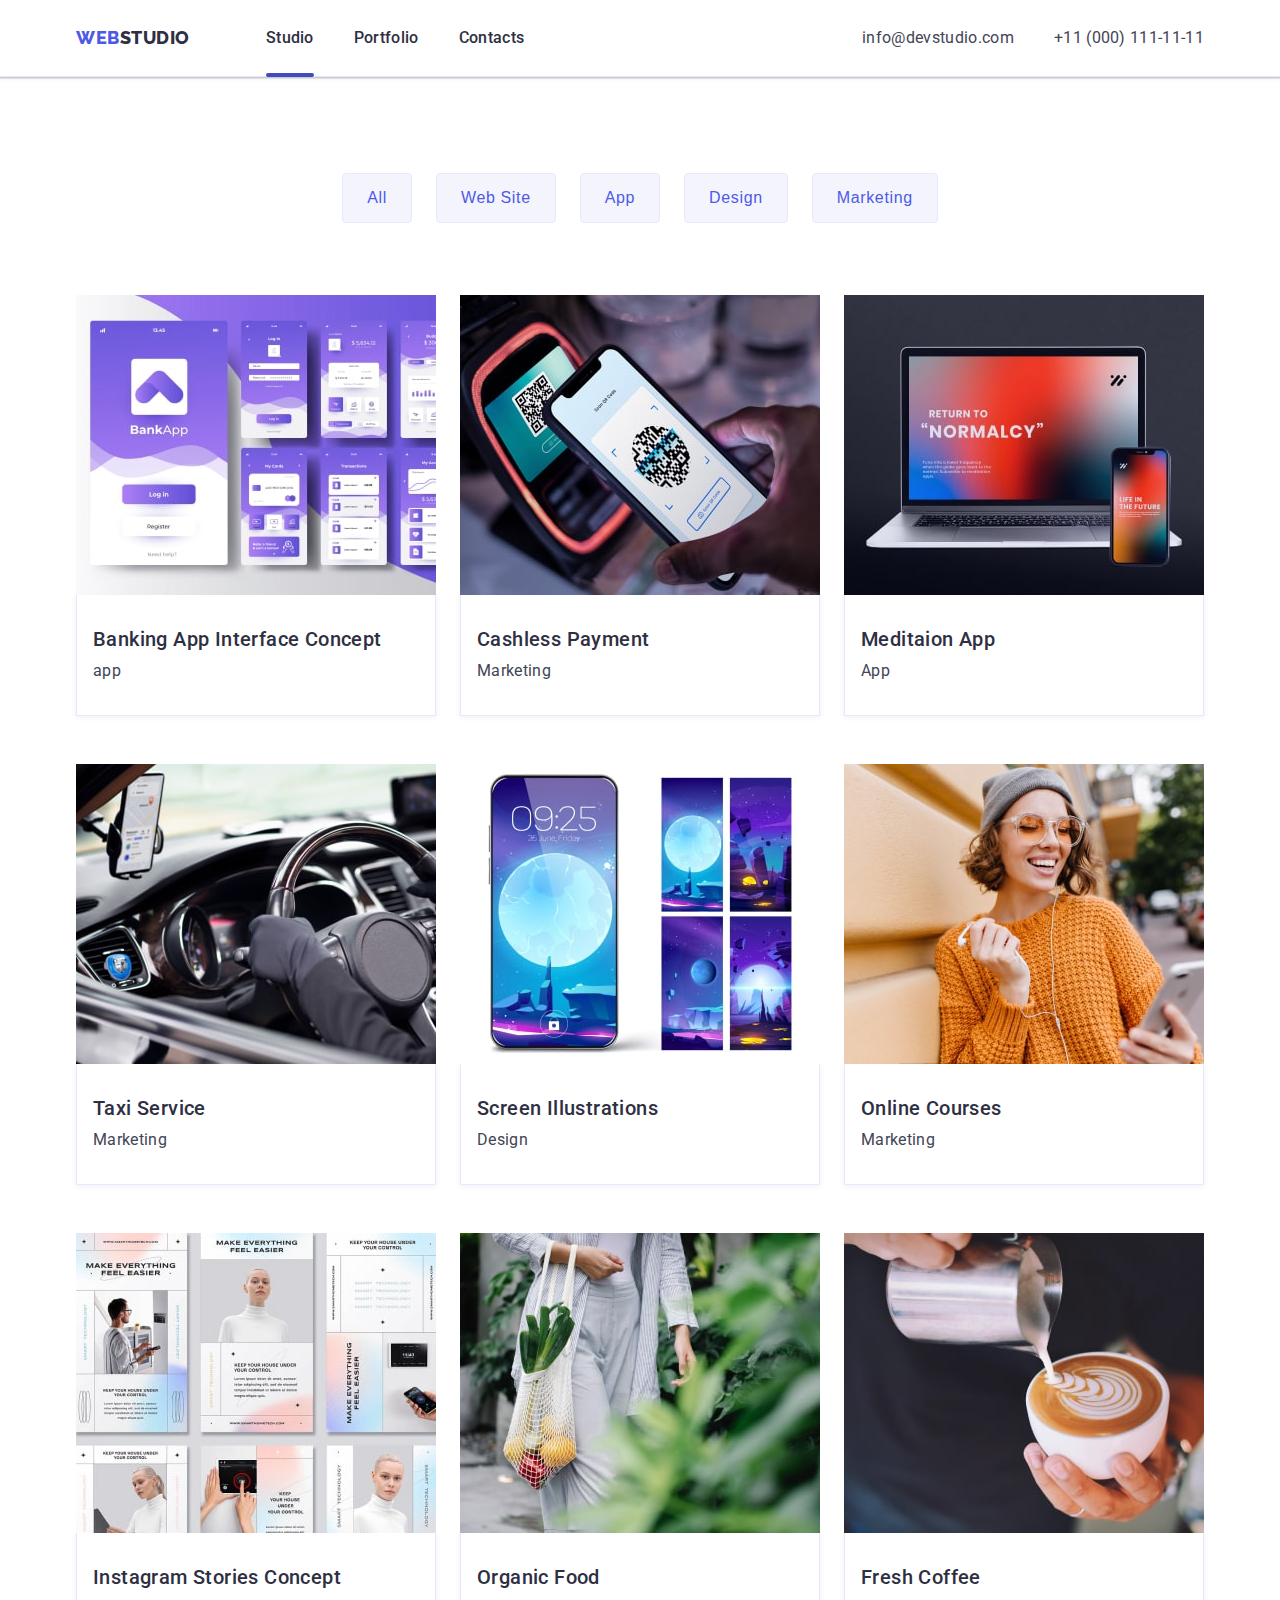
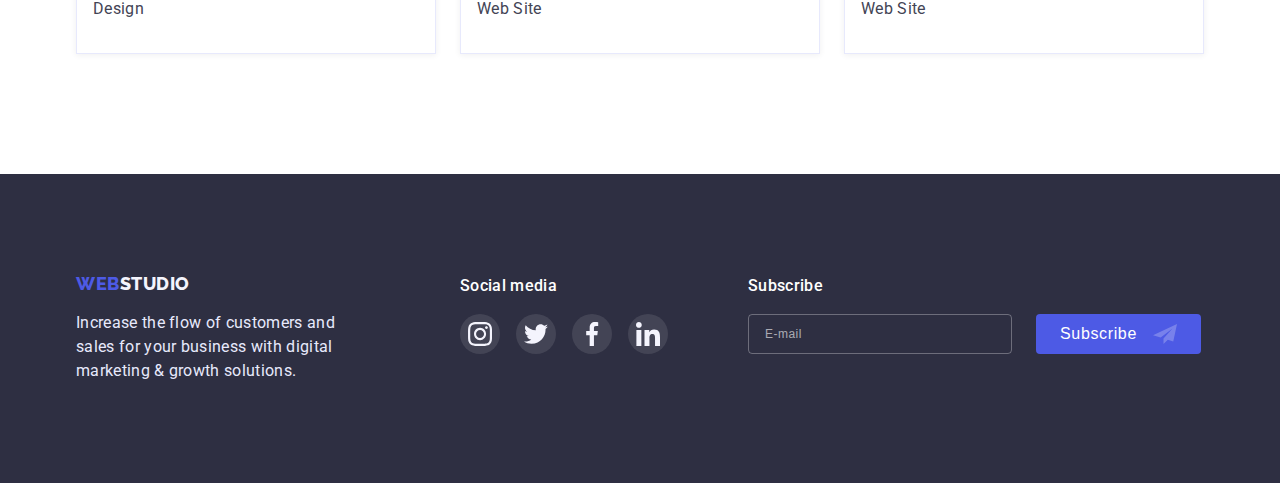
==== commit ddb4dce8: "edited portfolio" ====
--- a/portfolio.html
+++ b/portfolio.html
@@ -25,10 +25,10 @@
             <nav class="header-navigation">
                 <ul class="header-list list">
                     <li class="header-item">
-                        <a class="header-link link" href="./index.html">Studio</a>
+                        <a class="header-link link current" href="./index.html">Studio</a>
                     </li>
                     <li class=" header-item">
-                        <a class="header-link link current" href="./portfolio.html">Portfolio</a>
+                        <a class="header-link link" href="./portfolio.html">Portfolio</a>
                     </li>
                     <li class=" header-item">
                         <a class="header-link link" href="#">Contacts</a>
@@ -45,16 +45,16 @@
                     </li>
                 </ul>
             </address>
-            <button class="menu-open" type="button" data-menu-open>
+            <button class="menu-open js-open-menu" type="button">
                 <svg class="menu-open-btn" width="32" height="22">
                     <use href="./images/icons.svg#icon-mob-menu"></use>
                 </svg>
             </button>
         </div>
-        <div class="mob-menu is-hidden" data-menu>
+        <div class="mob-menu js-menu-container">
             <div class="mob-menu-container container">
                 <div class="menu-first-part">
-                    <button type="button" class="menu-close" data-menu-close>
+                    <button type="button" class="menu-close js-close-menu">
                         <svg class="menu-close-icon" width="8" height="8">
                             <use href="./images/icons.svg#icon-close"></use>
                         </svg>
@@ -62,10 +62,10 @@
                     <nav class="menu-navigation">
                         <ul class="menu-list list">
                             <li class="menu-item">
-                                <a class="menu-link link" href="./index.html">Studio</a>
+                                <a class="menu-link link menu-current" href="./index.html">Studio</a>
                             </li>
                             <li class=" menu-item">
-                                <a class="menu-link link menu-current" href="./portfolio.html">Portfolio</a>
+                                <a class="menu-link link" href="./portfolio.html">Portfolio</a>
                             </li>
                             <li class=" menu-item">
                                 <a class="menu-link link" href="#">Contacts</a>
@@ -148,8 +148,18 @@
                     <li class="project-card">
                         <a class="project-card-link link" href="" target="_blank" rel="noreferrer noopener">
                             <div class="project-cover-wrap">
-                                <img src="./images/imgcard1.jpg" alt="Banking App Interface Concept" width="360"
-                                    height="300">
+                                <picture>
+                                    <source srcset="
+                                                    ./images/imgcard1.jpg    1x,
+                                                    ./images/imgcard1-2x.jpg 2x" media="(min-width: 1200px)" />
+                                    <source srcset="
+                                                    ./images/imgcard1-tab.jpg    1x,
+                                                    ./images/imgcard1-tab-2x.jpg 2x" media="(min-width: 768px)" />
+                                    <source srcset="
+                                                    ./images/imgcard1-mob.jpg    1x,
+                                                    ./images/imgcard1-mob-2x.jpg 2x" media="(max-width: 767px)" />
+                                    <img src="./images/imgcard1.jpg" alt="Banking App Interface Concept">
+                                </picture>
                                 <p class="project-cover-text">14 Stylish and User-Friendly App Design Concepts · Task
                                     Manager App · Calorie Tracker App · Exotic Fruit Ecommerce App ·
                                     Cloud Storage App
@@ -164,7 +174,18 @@
                     <li class="project-card">
                         <a class="project-card-link link" href="" target="_blank" rel="noreferrer noopener">
                             <div class="project-cover-wrap">
-                                <img src="./images/imgcard2.jpg" alt="Cashless Payment" width="360" height="300">
+                                <picture>
+                                    <source srcset="
+                                    ./images/imgcard2.jpg    1x,
+                                    ./images/imgcard2-2x.jpg 2x" media="(min-width: 1200px)" />
+                                    <source srcset="
+                                    ./images/imgcard2-tab.jpg    1x,
+                                    ./images/imgcard2-tab-2x.jpg 2x" media="(min-width: 768px)" />
+                                    <source srcset="
+                                    ./images/imgcard2-mob.jpg    1x,
+                                    ./images/imgcard2-mob-2x.jpg 2x" media="(max-width: 767px)" />
+                                    <img src="./images/imgcard2.jpg" alt="Cashless Payment">
+                                </picture>
                                 <p class="project-cover-text">14 Stylish and User-Friendly App Design Concepts · Task
                                     Manager App · Calorie Tracker App · Exotic Fruit Ecommerce App ·
                                     Cloud Storage App
@@ -179,8 +200,20 @@
                     <li class="project-card">
                         <a class="project-card-link link" href="" target="_blank" rel="noreferrer noopener">
                             <div class="project-cover-wrap">
-                                <img src="./images/imgcard3.jpg" alt="App" width="360" height="300">
-                                <p class="project-cover-text">14 Stylish and User-Friendly App Design Concepts · Task
+                                <picture>
+                                    <source srcset="
+                                        ./images/imgcard3.jpg    1x,
+                                        ./images/imgcard3-2x.jpg 2x" media="(min-width: 1200px)" />
+                                    <source srcset="
+                                        ./images/imgcard3-tab.jpg    1x,
+                                        ./images/imgcard3-tab-2x.jpg 2x" media="(min-width: 768px)" />
+                                    <source srcset="
+                                        ./images/imgcard3-mob.jpg    1x,
+                                        ./images/imgcard3-mob-2x.jpg 2x" media="(max-width: 767px)" />
+                                    <img src="./images/imgcard3.jpg" alt="App">
+                                </picture>
+                                <p class="project-cover-text">14 Stylish and User-Friendly App Design Concepts ·
+                                    Task
                                     Manager App · Calorie Tracker App · Exotic Fruit Ecommerce App ·
                                     Cloud Storage App
                                 </p>
@@ -194,8 +227,20 @@
                     <li class="project-card">
                         <a class="project-card-link link" href="" target="_blank" rel="noreferrer noopener">
                             <div class="project-cover-wrap">
-                                <img src="./images/imgcard4.jpg" alt="Taxi Service" width="360" height="300">
-                                <p class="project-cover-text">14 Stylish and User-Friendly App Design Concepts · Task
+                                <picture>
+                                    <source srcset="
+                                    ./images/imgcard4.jpg    1x,
+                                    ./images/imgcard4-2x.jpg 2x" media="(min-width: 1200px)" />
+                                    <source srcset="
+                                    ./images/imgcard4-tab.jpg    1x,
+                                    ./images/imgcard4-tab-2x.jpg 2x" media="(min-width: 768px)" />
+                                    <source srcset="
+                                    ./images/imgcard4-mob.jpg    1x,
+                                    ./images/imgcard4-mob-2x.jpg 2x" media="(max-width: 767px)" />
+                                    <img src="./images/imgcard4.jpg" alt="Taxi Service">
+                                </picture>
+                                <p class="project-cover-text">14 Stylish and User-Friendly App Design Concepts ·
+                                    Task
                                     Manager App · Calorie Tracker App · Exotic Fruit Ecommerce App ·
                                     Cloud Storage App
                                 </p>
@@ -209,8 +254,23 @@
                     <li class="project-card">
                         <a class="project-card-link link" href="" target="_blank" rel="noreferrer noopener">
                             <div class="project-cover-wrap">
-                                <img src="./images/imgcard5.jpg" alt="Screen Illustrations" width="360" height="300">
-                                <p class="project-cover-text">14 Stylish and User-Friendly App Design Concepts · Task
+                                <picture>
+                                    <source srcset="
+                                                                    ./images/imgcard5.jpg    1x,
+                                                                    ./images/imgcard5-2x.jpg 2x"
+                                        media="(min-width: 1200px)" />
+                                    <source srcset="
+                                                                    ./images/imgcard5-tab.jpg    1x,
+                                                                    ./images/imgcard5-tab-2x.jpg 2x"
+                                        media="(min-width: 768px)" />
+                                    <source srcset="
+                                                                    ./images/imgcard5-mob.jpg    1x,
+                                                                    ./images/imgcard5-mob-2x.jpg 2x"
+                                        media="(max-width: 767px)" />
+                                    <img src="./images/imgcard5.jpg" alt="Screen Illustrations">
+                                </picture>
+                                <p class="project-cover-text">14 Stylish and User-Friendly App Design Concepts ·
+                                    Task
                                     Manager App · Calorie Tracker App · Exotic Fruit Ecommerce App ·
                                     Cloud Storage App
                                 </p>
@@ -224,8 +284,23 @@
                     <li class="project-card">
                         <a class="project-card-link link" href="" target="_blank" rel="noreferrer noopener">
                             <div class="project-cover-wrap">
-                                <img src="./images/imgcard6.jpg" alt="Online Courses" width="360" height="300">
-                                <p class="project-cover-text">14 Stylish and User-Friendly App Design Concepts · Task
+                                <picture>
+                                    <source srcset="
+                                                                    ./images/imgcard6.jpg    1x,
+                                                                    ./images/imgcard6-2x.jpg 2x"
+                                        media="(min-width: 1200px)" />
+                                    <source srcset="
+                                                                    ./images/imgcard6-tab.jpg    1x,
+                                                                    ./images/imgcard6-tab-2x.jpg 2x"
+                                        media="(min-width: 768px)" />
+                                    <source srcset="
+                                                                    ./images/imgcard6-mob.jpg    1x,
+                                                                    ./images/imgcard6-mob-2x.jpg 2x"
+                                        media="(max-width: 767px)" />
+                                    <img src="./images/imgcard6.jpg" alt="Online Courses">
+                                </picture>
+                                <p class="project-cover-text">14 Stylish and User-Friendly App Design Concepts ·
+                                    Task
                                     Manager App · Calorie Tracker App · Exotic Fruit Ecommerce App ·
                                     Cloud Storage App
                                 </p>
@@ -239,9 +314,24 @@
                     <li class="project-card">
                         <a class="project-card-link link" href="" target="_blank" rel="noreferrer noopener">
                             <div class="project-cover-wrap">
-                                <img src="./images/imgcard7.jpg" alt="Instagram Stories Concept" width="360"
-                                    height="300">
-                                <p class="project-cover-text">14 Stylish and User-Friendly App Design Concepts · Task
+                                <picture>
+                                    <source srcset="
+                                                                    ./images/imgcard7.jpg    1x,
+                                                                    ./images/imgcard7-2x.jpg 2x"
+                                        media="(min-width: 1200px)" />
+                                    <source srcset="
+                                                                    ./images/imgcard7-tab.jpg    1x,
+                                                                    ./images/imgcard7-tab-2x.jpg 2x"
+                                        media="(min-width: 768px)" />
+                                    <source srcset="
+                                                                    ./images/imgcard7-mob.jpg    1x,
+                                                                    ./images/imgcard7-mob-2x.jpg 2x"
+                                        media="(max-width: 767px)" />
+                                    <img src="./images/imgcard7.jpg" alt="Instagram Stories Concept">
+                                </picture>
+
+                                <p class="project-cover-text">14 Stylish and User-Friendly App Design Concepts ·
+                                    Task
                                     Manager App · Calorie Tracker App · Exotic Fruit Ecommerce App ·
                                     Cloud Storage App
                                 </p>
@@ -255,8 +345,23 @@
                     <li class="project-card">
                         <a class="project-card-link link" href="" target="_blank" rel="noreferrer noopener">
                             <div class="project-cover-wrap">
-                                <img src="./images/imgcard8.jpg" alt="Organic Food" width="360" height="300">
-                                <p class="project-cover-text">14 Stylish and User-Friendly App Design Concepts · Task
+                                <picture>
+                                    <source srcset="
+                                                                    ./images/imgcard8.jpg    1x,
+                                                                    ./images/imgcard8-2x.jpg 2x"
+                                        media="(min-width: 1200px)" />
+                                    <source srcset="
+                                                                    ./images/imgcard8-tab.jpg    1x,
+                                                                    ./images/imgcard8-tab-2x.jpg 2x"
+                                        media="(min-width: 768px)" />
+                                    <source srcset="
+                                                                    ./images/imgcard8-mob.jpg    1x,
+                                                                    ./images/imgcard8-mob-2x.jpg 2x"
+                                        media="(max-width: 767px)" />
+                                    <img src="./images/imgcard8.jpg" alt="Organic Food">
+                                </picture>
+                                <p class="project-cover-text">14 Stylish and User-Friendly App Design Concepts ·
+                                    Task
                                     Manager App · Calorie Tracker App · Exotic Fruit Ecommerce App ·
                                     Cloud Storage App
                                 </p>
@@ -270,8 +375,23 @@
                     <li class="project-card">
                         <a class="project-card-link link" href="" target="_blank" rel="noreferrer noopener">
                             <div class="project-cover-wrap">
-                                <img src="./images/imgcard9.jpg" alt="Fresh Coffee" width="360" height="300">
-                                <p class="project-cover-text">14 Stylish and User-Friendly App Design Concepts · Task
+                                <picture>
+                                    <source srcset="
+                                                                    ./images/imgcard9.jpg    1x,
+                                                                    ./images/imgcard9-2x.jpg 2x"
+                                        media="(min-width: 1200px)" />
+                                    <source srcset="
+                                                                    ./images/imgcard9-tab.jpg    1x,
+                                                                    ./images/imgcard9-tab-2x.jpg 2x"
+                                        media="(min-width: 768px)" />
+                                    <source srcset="
+                                                                    ./images/imgcard9-mob.jpg    1x,
+                                                                    ./images/imgcard9-mob-2x.jpg 2x"
+                                        media="(max-width: 767px)" />
+                                    <img src="./images/imgcard9.jpg" alt="Fresh Coffee">
+                                </picture>
+                                <p class="project-cover-text">14 Stylish and User-Friendly App Design Concepts ·
+                                    Task
                                     Manager App · Calorie Tracker App · Exotic Fruit Ecommerce App ·
                                     Cloud Storage App
                                 </p>
--- a/css/styles.css
+++ b/css/styles.css
@@ -192,19 +192,24 @@
     padding-top: 24px;
     padding-bottom: 40px;
     top: 0;
-    transform: rotate(1turn) scale(1);
     rotate: 3turn;
     width: 100%;
     height: 100%;
-    background-color: #FFFFFF;
+    background-color: transparent;
     box-shadow: 0px 2px 1px rgba(46, 47, 66, 0.08), 0px 1px 1px rgba(46, 47, 66, 0.16), 0px 1px 6px rgba(46, 47, 66, 0.08);
-    transition-property: transform, background-color;
+    transition-property: background-color;
     transition-duration: 1500ms;
     transition-timing-function: cubic-bezier(0.19, 1, 0.22, 1);
-}
-
-.mob-menu.is-hidden {
-    background-color: transparent;
+    opacity: 0;
+    visibility: hidden;
+    pointer-events: auto;
+}
+
+.mob-menu.is-open {
+    opacity: 1;
+    visibility: visible;
+    pointer-events: auto;
+    background-color: #FFFFFF;
 }
 
 .mob-menu-container {
@@ -681,8 +686,6 @@
     margin-bottom: 72px;
 }
 
-.filters-item {}
-
 .filters-btn {
     border: 1px solid #E7E9FC;
     border-radius: 4px;
@@ -803,7 +806,7 @@
     rotate: 3turn;
     width: 360px;
     /* min-height: 484px; */
-    padding: 72px 24px 24px 24px;
+    padding: 72px 16px 24px 16px;
     background-color: #FCFCFC;
     box-shadow: 0px 1px 1px rgba(0, 0, 0, 0.14), 0px 1px 3px rgba(0, 0, 0, 0.12), 0px 2px 1px rgba(0, 0, 0, 0.2);
     border-radius: 4px;
@@ -831,8 +834,6 @@
     opacity: 0;
     pointer-events: none;
 }
-
-.modal-form {}
 
 .modal-title {
     font-weight: 500;
@@ -872,8 +873,6 @@
     width: 100%;
 }
 
-.modal-name {}
-
 .modal-input {
     padding-left: 38px;
     width: 100%;
@@ -903,10 +902,6 @@
     transform: translateY(-50%);
     fill: currentColor;
 }
-
-.modal-tel {}
-
-.modal-email {}
 
 .modal-textarea {
     display: block;
--- a/css/tablet.css
+++ b/css/tablet.css
@@ -1,6 +1,6 @@
 @media screen and (min-width: 768px) {
     .container {
-        max-width: 768px;
+        max-width: 732px;
     }
 
     .header {
@@ -232,4 +232,26 @@
         width: 165px;
         height: 40px;
     }
+
+    /*--------------------Portfolio-----------------*/
+
+    .projects-list {
+        justify-content: space-between;
+    }
+
+    .project-card {
+        width: calc((100% - 24px) / 2);
+    }
+
+    /* ------Backdrop------ */
+
+    .modal {
+        top: 96px;
+        transform: translate(-50%, 0) rotate(1turn) scale(1);
+        padding: 72px 24px 24px 24px;
+    }
+
+    .backdrop.is-hidden .modal {
+        transform: translate(-50%, 0) rotate(0) scale(0);
+    }
 }--- a/css/desktop.css
+++ b/css/desktop.css
@@ -190,11 +190,20 @@
         margin-bottom: 72px;
     }
 
-    .projects-list {
-        display: flex;
-        column-gap: 24px;
-        row-gap: 48px;
-        flex-wrap: wrap;
+    .project-card {
+        width: calc((100% - 48px) / 3);
+    }
+
+    /* ------Backdrop------ */
+
+    .modal {
+        top: 50%;
+        transform: translate(-50%, -50%) rotate(1turn) scale(1);
+    }
+
+
+    .backdrop.is-hidden .modal {
+        transform: translate(-50%, -50%) rotate(0) scale(0);
     }
 
 
